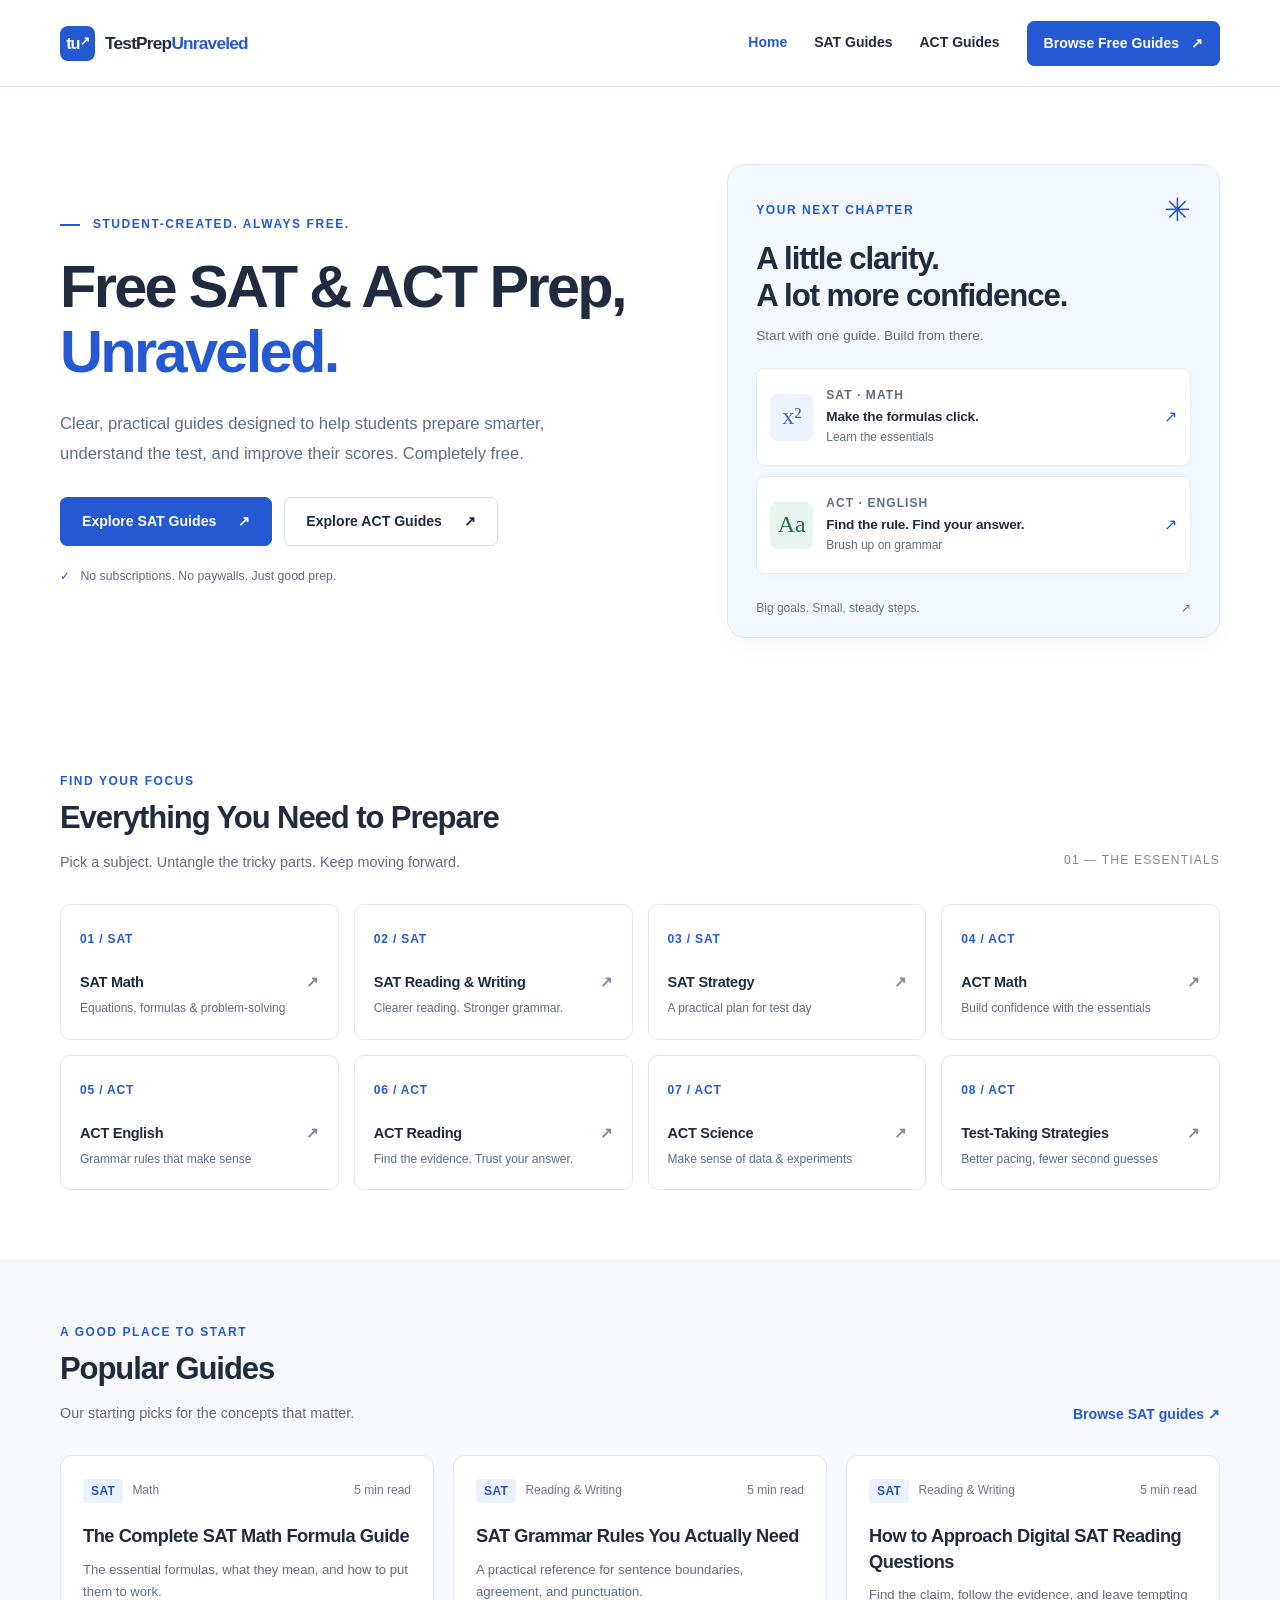
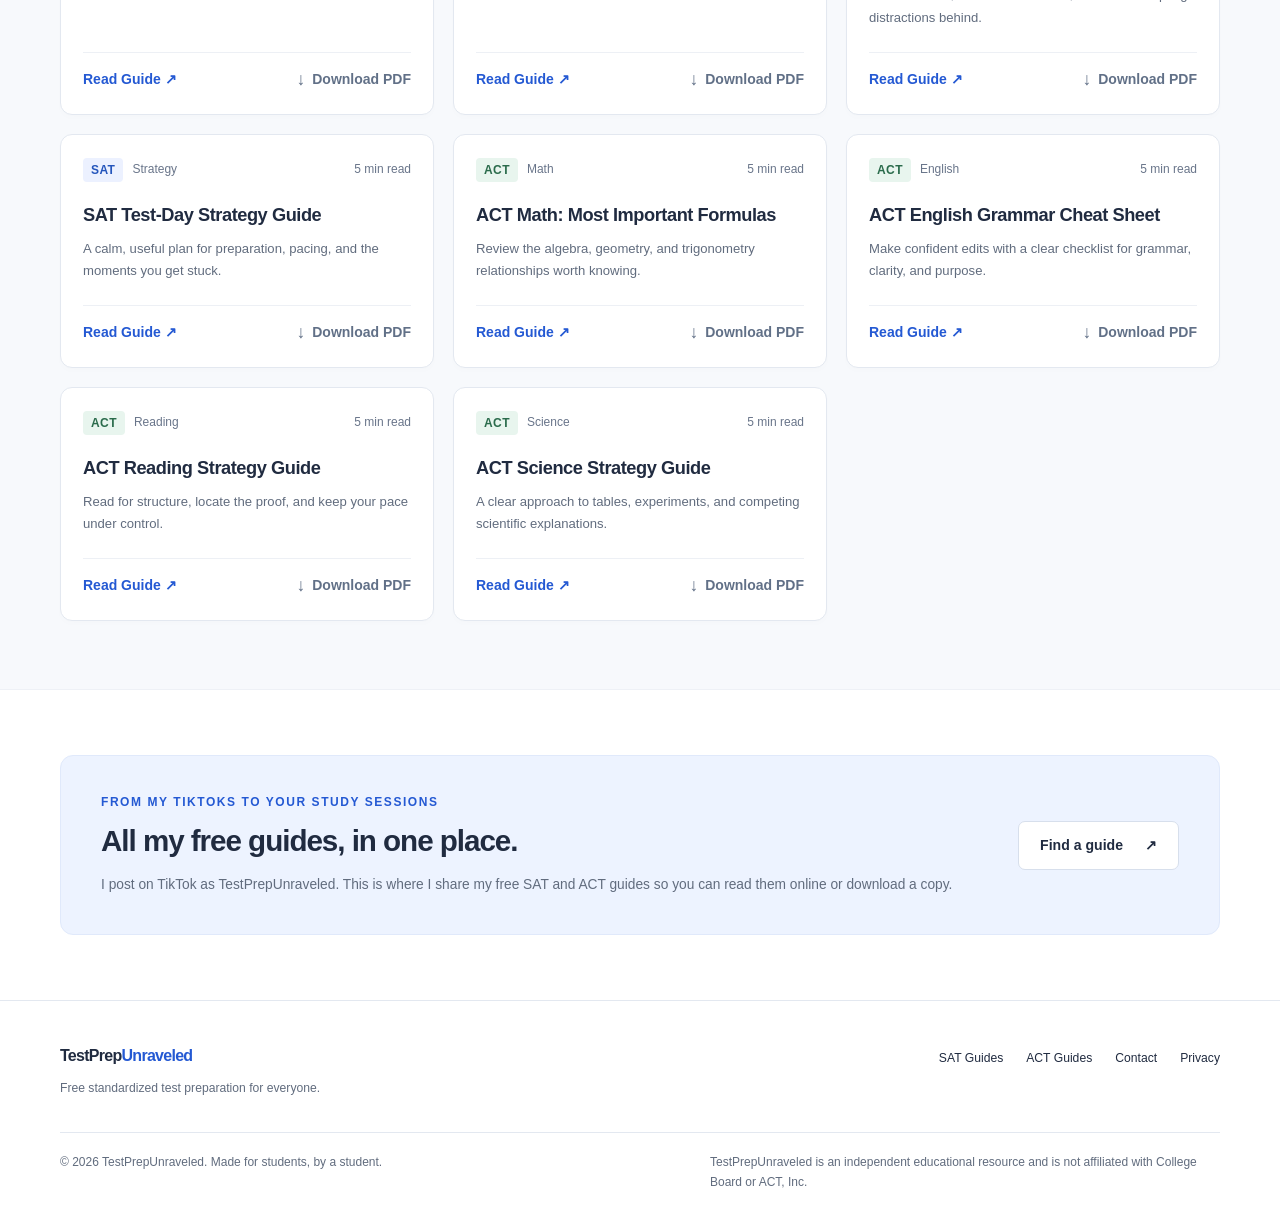
==== index.html @ a91d7aef "Add TestPrepUnraveled website" ====
<!doctype html>

<html lang="en">
<head>
<meta charset="utf-8">
<meta name="viewport" content="width=device-width, initial-scale=1"><title>Free SAT &amp; ACT Prep, Unraveled. | TestPrepUnraveled</title>

<meta name="description" content="Clear, practical, completely free SAT and ACT guides. Learn the essentials, practice with original examples, and prepare with confidence.">
<meta property="og:title" content="Free SAT &amp; ACT Prep, Unraveled. | TestPrepUnraveled">
<meta property="og:description" content="Clear, practical, completely free SAT and ACT guides. Learn the essentials, practice with original examples, and prepare with confidence.">
<meta property="og:type" content="website">
<meta property="og:site_name" content="TestPrepUnraveled">
<meta name="theme-color" content="#2459d3">
<link rel="icon" href="images/favicon.svg" type="image/svg+xml">
<link rel="stylesheet" href="css/styles.css">
<script defer src="js/main.js"></script>
<script defer src="js/analytics.js"></script>
</head>
<body><a class="skip-link" href="#main">Skip to content</a>
<header class="site-header">
<div class="container nav-wrap"><a class="brand" href="index.html" aria-label="TestPrepUnraveled home"><span class="brand-mark" aria-hidden="true">tu<span>↗</span></span><span>TestPrep<span class="brand-blue">Unraveled</span></span></a><button class="menu-toggle" aria-expanded="false" aria-controls="navigation" type="button">Menu <span aria-hidden="true">☰</span></button>
<nav id="navigation" aria-label="Main navigation"><a href="index.html" aria-current="page">Home</a><a href="sat-guides.html">SAT Guides</a><a href="act-guides.html">ACT Guides</a><a class="button small" href="index.html#popular-guides">Browse Free Guides <span aria-hidden="true">↗</span></a>
</nav>
</div>
</header>
<main id="main">

<section class="hero container">
<div class="hero-copy">
<div class="eyebrow"><span class="tiny-line"></span> STUDENT-CREATED. ALWAYS FREE.
</div>
<h1>Free SAT &amp; ACT Prep,<br><span class="blue-text">Unraveled.</span>
</h1>
<p class="hero-description">Clear, practical guides designed to help students prepare smarter, understand the test, and improve their scores. Completely free.
</p>
<div class="hero-actions"><a class="button" href="sat-guides.html">Explore SAT Guides <span aria-hidden="true">↗</span></a><a class="button secondary" href="act-guides.html">Explore ACT Guides <span aria-hidden="true">↗</span></a>
</div>
<p class="hero-note"><span aria-hidden="true">✓</span> No subscriptions. No paywalls. Just good prep.
</p>
</div>
<aside class="start-panel" aria-label="Suggested starting guides">
<div class="panel-top"><span class="eyebrow">YOUR NEXT CHAPTER</span><span class="mini-mark" aria-hidden="true">✳</span>
</div>
<h2>A little clarity.<br>A lot more confidence.
</h2>
<p>Start with one guide. Build from there.
</p><a class="feature-guide" href="guides/sat-math-formulas.html"><span class="subject-icon" aria-hidden="true">x²</span><span><small>SAT · MATH</small><strong>Make the formulas click.</strong><span>Learn the essentials</span></span><span aria-hidden="true">↗</span></a><a class="feature-guide" href="guides/act-english-grammar.html"><span class="subject-icon mint" aria-hidden="true">Aa</span><span><small>ACT · ENGLISH</small><strong>Find the rule. Find your answer.</strong><span>Brush up on grammar</span></span><span aria-hidden="true">↗</span></a>
<div class="panel-bottom"><span>Big goals. Small, steady steps.</span><span aria-hidden="true">↗</span>
</div>
</aside>
</section>

<section class="section container">
<div class="section-heading">
<div>
<div class="eyebrow">FIND YOUR FOCUS
</div>
<h2>Everything You Need to Prepare
</h2>
<p>Pick a subject. Untangle the tricky parts. Keep moving forward.
</p>
</div><span class="section-index" aria-hidden="true">01 — THE ESSENTIALS</span>
</div>
<div class="category-grid"><a class="category-card" href="sat-guides.html?category=Math"><span class="category-number">01 / SAT</span>
<h3>SAT Math<span aria-hidden="true">↗</span>
</h3>
<p>Equations, formulas & problem-solving
</p></a><a class="category-card" href="sat-guides.html?category=Reading%20%26%20Writing"><span class="category-number">02 / SAT</span>
<h3>SAT Reading & Writing<span aria-hidden="true">↗</span>
</h3>
<p>Clearer reading. Stronger grammar.
</p></a><a class="category-card" href="sat-guides.html?category=Strategy"><span class="category-number">03 / SAT</span>
<h3>SAT Strategy<span aria-hidden="true">↗</span>
</h3>
<p>A practical plan for test day
</p></a><a class="category-card" href="act-guides.html?category=Math"><span class="category-number">04 / ACT</span>
<h3>ACT Math<span aria-hidden="true">↗</span>
</h3>
<p>Build confidence with the essentials
</p></a><a class="category-card" href="act-guides.html?category=English"><span class="category-number">05 / ACT</span>
<h3>ACT English<span aria-hidden="true">↗</span>
</h3>
<p>Grammar rules that make sense
</p></a><a class="category-card" href="act-guides.html?category=Reading"><span class="category-number">06 / ACT</span>
<h3>ACT Reading<span aria-hidden="true">↗</span>
</h3>
<p>Find the evidence. Trust your answer.
</p></a><a class="category-card" href="act-guides.html?category=Science"><span class="category-number">07 / ACT</span>
<h3>ACT Science<span aria-hidden="true">↗</span>
</h3>
<p>Make sense of data & experiments
</p></a><a class="category-card" href="act-guides.html?category=Strategy"><span class="category-number">08 / ACT</span>
<h3>Test-Taking Strategies<span aria-hidden="true">↗</span>
</h3>
<p>Better pacing, fewer second guesses
</p></a>
</div>
</section>

<section class="popular-section" id="popular-guides">
<div class="container">
<div class="section-heading">
<div>
<div class="eyebrow">A GOOD PLACE TO START
</div>
<h2>Popular Guides
</h2>
<p>Our starting picks for the concepts that matter.
</p>
</div><a class="text-link" href="sat-guides.html">Browse SAT guides <span aria-hidden="true">↗</span></a>
</div>
<!-- ADD NEW GUIDES: copy a guide-card below and update its text, page link, PDF link, and tracking attributes. --> 
<div class="guide-grid">
<article class="guide-card" data-category="Math" data-search="the complete sat math formula guide the essential formulas, what they mean, and how to put them to work. math">
<div class="card-meta"><span class="badge sat">SAT</span><span>Math</span><span class="read-time">5 min read</span>
</div>
<h3><a href="guides/sat-math-formulas.html">The Complete SAT Math Formula Guide</a>
</h3>
<p>The essential formulas, what they mean, and how to put them to work.
</p>
<div class="card-actions"><a class="read-link" href="guides/sat-math-formulas.html">Read Guide <span aria-hidden="true">↗</span></a><a class="pdf-link" href="pdfs/sat-math-formulas.pdf" download data-guide-name="The Complete SAT Math Formula Guide" data-test-type="SAT" data-category="Math"><span aria-hidden="true">↓</span> Download PDF</a>
</div>
</article>
<article class="guide-card" data-category="Reading &amp; Writing" data-search="sat grammar rules you actually need a practical reference for sentence boundaries, agreement, and punctuation. reading &amp; writing">
<div class="card-meta"><span class="badge sat">SAT</span><span>Reading & Writing</span><span class="read-time">5 min read</span>
</div>
<h3><a href="guides/sat-grammar-rules.html">SAT Grammar Rules You Actually Need</a>
</h3>
<p>A practical reference for sentence boundaries, agreement, and punctuation.
</p>
<div class="card-actions"><a class="read-link" href="guides/sat-grammar-rules.html">Read Guide <span aria-hidden="true">↗</span></a><a class="pdf-link" href="pdfs/sat-grammar-rules.pdf" download data-guide-name="SAT Grammar Rules You Actually Need" data-test-type="SAT" data-category="Reading &amp; Writing"><span aria-hidden="true">↓</span> Download PDF</a>
</div>
</article>
<article class="guide-card" data-category="Reading &amp; Writing" data-search="how to approach digital sat reading questions find the claim, follow the evidence, and leave tempting distractions behind. reading &amp; writing">
<div class="card-meta"><span class="badge sat">SAT</span><span>Reading & Writing</span><span class="read-time">5 min read</span>
</div>
<h3><a href="guides/sat-reading-strategies.html">How to Approach Digital SAT Reading Questions</a>
</h3>
<p>Find the claim, follow the evidence, and leave tempting distractions behind.
</p>
<div class="card-actions"><a class="read-link" href="guides/sat-reading-strategies.html">Read Guide <span aria-hidden="true">↗</span></a><a class="pdf-link" href="pdfs/sat-reading-strategies.pdf" download data-guide-name="How to Approach Digital SAT Reading Questions" data-test-type="SAT" data-category="Reading &amp; Writing"><span aria-hidden="true">↓</span> Download PDF</a>
</div>
</article>
<article class="guide-card" data-category="Strategy" data-search="sat test-day strategy guide a calm, useful plan for preparation, pacing, and the moments you get stuck. strategy">
<div class="card-meta"><span class="badge sat">SAT</span><span>Strategy</span><span class="read-time">5 min read</span>
</div>
<h3><a href="guides/sat-test-day-strategy.html">SAT Test-Day Strategy Guide</a>
</h3>
<p>A calm, useful plan for preparation, pacing, and the moments you get stuck.
</p>
<div class="card-actions"><a class="read-link" href="guides/sat-test-day-strategy.html">Read Guide <span aria-hidden="true">↗</span></a><a class="pdf-link" href="pdfs/sat-test-day-strategy.pdf" download data-guide-name="SAT Test-Day Strategy Guide" data-test-type="SAT" data-category="Strategy"><span aria-hidden="true">↓</span> Download PDF</a>
</div>
</article>
<article class="guide-card" data-category="Math" data-search="act math: most important formulas review the algebra, geometry, and trigonometry relationships worth knowing. math">
<div class="card-meta"><span class="badge act">ACT</span><span>Math</span><span class="read-time">5 min read</span>
</div>
<h3><a href="guides/act-math-formulas.html">ACT Math: Most Important Formulas</a>
</h3>
<p>Review the algebra, geometry, and trigonometry relationships worth knowing.
</p>
<div class="card-actions"><a class="read-link" href="guides/act-math-formulas.html">Read Guide <span aria-hidden="true">↗</span></a><a class="pdf-link" href="pdfs/act-math-formulas.pdf" download data-guide-name="ACT Math: Most Important Formulas" data-test-type="ACT" data-category="Math"><span aria-hidden="true">↓</span> Download PDF</a>
</div>
</article>
<article class="guide-card" data-category="English" data-search="act english grammar cheat sheet make confident edits with a clear checklist for grammar, clarity, and purpose. english">
<div class="card-meta"><span class="badge act">ACT</span><span>English</span><span class="read-time">5 min read</span>
</div>
<h3><a href="guides/act-english-grammar.html">ACT English Grammar Cheat Sheet</a>
</h3>
<p>Make confident edits with a clear checklist for grammar, clarity, and purpose.
</p>
<div class="card-actions"><a class="read-link" href="guides/act-english-grammar.html">Read Guide <span aria-hidden="true">↗</span></a><a class="pdf-link" href="pdfs/act-english-grammar.pdf" download data-guide-name="ACT English Grammar Cheat Sheet" data-test-type="ACT" data-category="English"><span aria-hidden="true">↓</span> Download PDF</a>
</div>
</article>
<article class="guide-card" data-category="Reading" data-search="act reading strategy guide read for structure, locate the proof, and keep your pace under control. reading">
<div class="card-meta"><span class="badge act">ACT</span><span>Reading</span><span class="read-time">5 min read</span>
</div>
<h3><a href="guides/act-reading-strategy.html">ACT Reading Strategy Guide</a>
</h3>
<p>Read for structure, locate the proof, and keep your pace under control.
</p>
<div class="card-actions"><a class="read-link" href="guides/act-reading-strategy.html">Read Guide <span aria-hidden="true">↗</span></a><a class="pdf-link" href="pdfs/act-reading-strategy.pdf" download data-guide-name="ACT Reading Strategy Guide" data-test-type="ACT" data-category="Reading"><span aria-hidden="true">↓</span> Download PDF</a>
</div>
</article>
<article class="guide-card" data-category="Science" data-search="act science strategy guide a clear approach to tables, experiments, and competing scientific explanations. science">
<div class="card-meta"><span class="badge act">ACT</span><span>Science</span><span class="read-time">5 min read</span>
</div>
<h3><a href="guides/act-science-strategy.html">ACT Science Strategy Guide</a>
</h3>
<p>A clear approach to tables, experiments, and competing scientific explanations.
</p>
<div class="card-actions"><a class="read-link" href="guides/act-science-strategy.html">Read Guide <span aria-hidden="true">↗</span></a><a class="pdf-link" href="pdfs/act-science-strategy.pdf" download data-guide-name="ACT Science Strategy Guide" data-test-type="ACT" data-category="Science"><span aria-hidden="true">↓</span> Download PDF</a>
</div>
</article>
</div>
</div>
</section>

<section class="container mission-banner">
<div>
<div class="eyebrow">FROM MY TIKTOKS TO YOUR STUDY SESSIONS</div>
<h2>All my free guides, in one place.</h2>
<p>I post on TikTok as TestPrepUnraveled. This is where I share my free SAT and ACT guides so you can read them online or download a copy.</p>
</div>
<a class="button secondary" href="#popular-guides">Find a guide <span aria-hidden="true">↗</span></a>
</section>
</main>
<footer class="site-footer">
<div class="container">
<div class="footer-top">
<div><a class="brand" href="index.html">TestPrep<span class="brand-blue">Unraveled</span></a>
<p>Free standardized test preparation for everyone.
</p>
</div>
<nav aria-label="Footer navigation"><a href="sat-guides.html">SAT Guides</a><a href="act-guides.html">ACT Guides</a><a href="contact.html">Contact</a><a href="privacy.html">Privacy</a>
</nav>
</div>
<div class="footer-bottom">
<p>© 2026 TestPrepUnraveled. Made for students, by a student.
</p>
<p>TestPrepUnraveled is an independent educational resource and is not affiliated with College Board or ACT, Inc.
</p>
</div>
</div>
</footer>
</body>
</html>
---- css/styles.css ----
/* EDIT THE THEME HERE. Reusable styles for every page. */
:root {
  --blue:#2459d3;
  --blue-dark:#1646b0;
  --ink:#202b40;
  --muted:#616c7e;
  --line:#e3e8f0;
  --pale:#f3f7ff;
  --mint:#e8f5ee;
  --radius:14px;
  --width:1160px;
}
* {
  box-sizing:border-box;
}
html {
  scroll-behavior:smooth;
  scroll-padding-top:105px;
}
body {
  margin:0;
  background:#fff;
  color:var(--ink);
  font-family:Inter,-apple-system,BlinkMacSystemFont,"Segoe UI",Arial,sans-serif;
  font-size:16px;
  line-height:1.65;
  -webkit-font-smoothing:antialiased;
}
a {
  color:inherit;
  text-decoration:none;
}
button,input {
  font:inherit;
}
button,a {
  -webkit-tap-highlight-color:transparent;
}
button {
  cursor:pointer;
}
a:focus-visible,button:focus-visible,input:focus-visible,summary:focus-visible,[tabindex]:focus-visible {
  outline:3px solid #3269e7;
  outline-offset:5px;
}
a:hover {
  color:var(--blue);
}
img {
  display:block;
  max-width:100%;
  height:auto;
}
[hidden] {
  display:none!important;
}
h1,h2,h3,p {
  margin-top:0;
}
h1,h2,h3 {
  line-height:1.17;
  letter-spacing:-.035em;
}
h1 {
  font-size:clamp(2.7rem,5vw,4.15rem);
  font-weight:760;
  margin-bottom:24px;
}
h2 {
  font-size:2.1rem;
  font-weight:720;
  margin-bottom:15px;
}
h3 {
  font-size:1.2rem;
}
p {
  color:var(--muted);
}
.container {
  width:min(var(--width),calc(100% - 72px));
  margin-inline:auto;
}
.blue-text,.brand-blue {
  color:var(--blue);
}
.eyebrow {
  font-size:.75rem;
  font-weight:750;
  letter-spacing:.13em;
  color:var(--blue);
  line-height:1.5;
}
.tiny-line {
  display:inline-block;
  width:20px;
  height:2px;
  background:var(--blue);
  vertical-align:middle;
  margin-right:8px;
}
.button {
  background:var(--blue);
  color:white;
  display:inline-flex;
  align-items:center;
  justify-content:center;
  gap:22px;
  padding:13px 21px;
  border:1px solid var(--blue);
  border-radius:7px;
  font-size:.88rem;
  font-weight:650;
  line-height:1.5;
  transition:background .15s,transform .15s;
}
.button:hover {
  background:var(--blue-dark);
  color:#fff;
  transform:translateY(-1px);
}
.button.secondary {
  color:var(--ink);
  background:#fff;
  border-color:#d7dfec;
}
.button.secondary:hover {
  background:var(--pale);
  border-color:var(--blue);
  color:var(--blue);
}
.button.small {
  font-size:.8rem;
  padding:11px 16px;
  gap:12px;
}
.text-link,.read-link {
  font-size:.88rem;
  color:var(--blue);
  font-weight:650;
}
.text-link:hover,.read-link:hover {
  text-decoration:underline;
}
.site-header {
  border-bottom:1px solid var(--line);
  background:rgba(255,255,255,.97);
  position:sticky;
  top:0;
  z-index:20;
}
.nav-wrap {
  display:flex;
  align-items:center;
  justify-content:space-between;
  min-height:86px;
  gap:20px;
}
.brand {
  display:inline-flex;
  align-items:center;
  gap:0;
  font-size:1.08rem;
  font-weight:750;
  letter-spacing:-.045em;
  white-space:nowrap;
}
.brand-mark {
  width:35px;
  height:35px;
  background:var(--blue);
  color:white;
  display:inline-flex;
  align-items:center;
  justify-content:center;
  border-radius:8px;
  font-size:1.02rem;
  margin-right:10px;
  letter-spacing:-.08em;
}
.brand-mark span {
  font-size:.75rem;
  margin-left:1px;
  align-self:flex-start;
  margin-top:6px;
}
#navigation {
  display:flex;
  align-items:center;
  gap:27px;
}
#navigation>a:not(.button) {
  font-size:.83rem;
  font-weight:550;
  padding-block:29px;
}
#navigation>a[aria-current] {
  color:var(--blue);
}
.menu-toggle {
  display:none;
}
.skip-link {
  position:fixed;
  top:-100px;
  left:20px;
  padding:12px 20px;
  background:var(--blue);
  color:white;
  z-index:99;
}
.skip-link:focus {
  top:10px;
}
.hero {
  display:grid;
  grid-template-columns:1.2fr 1fr;
  gap:76px;
  align-items:center;
  padding-top:77px;
  padding-bottom:64px;
}
.hero .eyebrow {
  margin-bottom:22px;
}
.hero h1 {
  font-size:clamp(2.7rem,4.65vw,4rem);
  line-height:1.09;
  letter-spacing:-.045em;
}
.hero-description {
  max-width:535px;
  font-size:1.04rem;
  line-height:1.8;
  margin-bottom:28px;
}
.hero-actions {
  display:flex;
  flex-wrap:wrap;
  gap:12px;
}
.hero-note {
  font-size:.77rem;
  margin:20px 0 0;
}
.hero-note span {
  color:var(--blue);
  margin-right:7px;
}
.start-panel {
  background:var(--pale);
  border:1px solid #dfe8fa;
  border-radius:18px;
  padding:29px 28px 0;
  box-shadow:0 10px 25px #17397306;
}
.panel-top {
  display:flex;
  align-items:center;
  justify-content:space-between;
}
.panel-top .eyebrow {
  margin:0;
  font-size:.75rem;
}
.mini-mark {
  color:var(--blue);
  font-size:2rem;
  line-height:1;
}
.start-panel h2 {
  font-size:1.95rem;
  margin:15px 0 10px;
  line-height:1.18;
}
.start-panel>p {
  font-size:.85rem;
  margin-bottom:21px;
}
.feature-guide {
  display:flex;
  align-items:center;
  gap:13px;
  background:white;
  border:1px solid #e5eaf3;
  border-radius:9px;
  padding:17px 13px;
  margin-bottom:10px;
  box-shadow:0 3px 8px #213e6603;
}
.feature-guide:hover {
  border-color:#a5bce9;
}
.subject-icon {
  border-radius:8px;
  background:#edf2ff;
  color:#3f67b9;
  width:43px;
  height:47px;
  display:flex;
  align-items:center;
  justify-content:center;
  font-family:Georgia,serif;
  font-size:1.5rem;
  flex-shrink:0;
}
.subject-icon.mint {
  background:var(--mint);
  color:#277450;
}
.feature-guide>span:nth-child(2) {
  flex:1;
}
.feature-guide small {
  display:block;
  font-size:.75rem;
  font-weight:700;
  color:var(--muted);
  letter-spacing:.09em;
}
.feature-guide strong {
  font-size:.85rem;
  display:block;
  letter-spacing:-.015em;
}
.feature-guide>span:nth-child(2)>span {
  display:block;
  font-size:.75rem;
  color:var(--muted);
}
.feature-guide>span:last-child {
  color:var(--blue);
}
.panel-bottom {
  display:flex;
  justify-content:space-between;
  align-items:center;
  padding:15px 0 18px;
  font-size:.75rem;
  color:#667691;
}
.impact-section {
  border-top:1px solid var(--line);
  border-bottom:1px solid var(--line);
  padding:30px 0 18px;
}
.impact-grid {
  display:grid;
  grid-template-columns:repeat(4,1fr);
  text-align:center;
}
.impact-grid>div+div {
  border-left:1px solid var(--line);
}
.impact-grid strong {
  display:block;
  font-size:2.08rem;
  line-height:1.2;
  letter-spacing:-.04em;
  font-weight:720;
}
.impact-grid span {
  display:block;
  font-size:.76rem;
  color:var(--muted);
  margin-top:6px;
}
.sample-note {
  text-align:center;
  font-size:.75rem;
  color:#738095;
  margin:19px 0 0;
}
.section {
  padding-block:70px;
}
.section-heading {
  display:flex;
  justify-content:space-between;
  gap:24px;
  align-items:flex-end;
  margin-bottom:29px;
}
.section-heading .eyebrow {
  margin-bottom:10px;
}
.section-heading h2 {
  font-size:1.94rem;
}
.section-heading p {
  margin-bottom:0;
  font-size:.9rem;
}
.section-index {
  font-size:.75rem;
  letter-spacing:.1em;
  color:#7c8799;
  white-space:nowrap;
  padding-bottom:4px;
}
.category-grid {
  display:grid;
  grid-template-columns:repeat(4,1fr);
  gap:15px;
}
.category-card {
  border:1px solid var(--line);
  border-radius:10px;
  padding:20px 19px;
  transition:box-shadow .15s,border-color .15s;
}
.category-card:hover {
  box-shadow:0 5px 18px #2546780c;
  border-color:#b2c7f4;
}
.category-number {
  font-size:.75rem;
  font-weight:650;
  color:var(--blue);
  letter-spacing:.07em;
}
.category-card h3 {
  display:flex;
  justify-content:space-between;
  gap:10px;
  font-size:.91rem;
  letter-spacing:-.02em;
  margin:23px 0 8px;
}
.category-card h3 span {
  color:#7c8aa1;
}
.category-card p {
  font-size:.75rem;
  line-height:1.6;
  margin:0;
}
.popular-section {
  background:#f7f9fc;
  border-top:1px solid #eef1f6;
  border-bottom:1px solid #eef1f6;
  padding:62px 0 68px;
  scroll-margin-top:20px;
}
.guide-grid {
  display:grid;
  grid-template-columns:repeat(3,minmax(0,1fr));
  gap:19px;
}
.guide-card {
  display:flex;
  flex-direction:column;
  background:white;
  border:1px solid var(--line);
  border-radius:12px;
  padding:23px 22px;
  box-shadow:0 3px 6px #20365a03;
  min-width:0;
}
.card-meta {
  display:flex;
  align-items:center;
  gap:9px;
  font-size:.75rem;
  color:#69758a;
  flex-wrap:wrap;
}
.badge {
  display:inline-flex;
  font-size:.75rem;
  font-weight:750;
  line-height:1.5;
  letter-spacing:.035em;
  padding:3px 8px;
  border-radius:4px;
  background:#ecf1ff;
  color:#2556bc;
}
.badge.act {
  background:var(--mint);
  color:#2a6b4b;
}
.read-time {
  margin-left:auto;
  font-size:.75rem;
}
.guide-card h3 {
  font-size:1.14rem;
  line-height:1.4;
  letter-spacing:-.025em;
  margin:20px 0 10px;
}
.guide-card p {
  font-size:.82rem;
  line-height:1.7;
  margin-bottom:23px;
}
.card-actions {
  margin-top:auto;
  border-top:1px solid #edf0f5;
  padding-top:15px;
  display:flex;
  align-items:center;
  justify-content:space-between;
  gap:8px;
  flex-wrap:wrap;
}
.card-actions .read-link,.card-actions .pdf-link {
  font-size:.75rem;
}
.pdf-link {
  display:inline-flex;
  gap:7px;
  align-items:center;
  color:#617087;
  font-size:.85rem;
  font-weight:550;
}
.pdf-link:hover {
  color:var(--blue);
  text-decoration:underline;
}
.pdf-link>span {
  font-size:1.1rem;
  line-height:1;
}
.mission-banner {
  background:#edf3ff;
  border:1px solid #e0e9fb;
  border-radius:13px;
  margin-block:65px;
  padding:37px 40px;
  display:flex;
  gap:28px;
  justify-content:space-between;
  align-items:center;
}
.mission-banner .eyebrow {
  font-size:.75rem;
  margin-bottom:13px;
}
.mission-banner h2 {
  font-size:1.85rem;
}
.mission-banner p {
  font-size:.86rem;
  margin:0;
}
.mission-banner .button {
  flex-shrink:0;
}
.site-footer {
  padding:42px 0 23px;
  border-top:1px solid var(--line);
}
.footer-top {
  display:flex;
  justify-content:space-between;
  gap:25px;
}
.footer-top .brand {
  font-size:1rem;
}
.footer-top p {
  font-size:.76rem;
  margin-top:9px;
}
.footer-top nav {
  display:flex;
  gap:23px;
  font-size:.76rem;
  padding-top:5px;
}
.footer-bottom {
  border-top:1px solid var(--line);
  margin-top:22px;
  padding-top:20px;
  display:flex;
  justify-content:space-between;
  gap:30px;
}
.footer-bottom p {
  font-size:.75rem;
  margin:0;
  max-width:510px;
}
.page-intro {
  padding-top:65px;
  padding-bottom:43px;
}
.page-intro .eyebrow {
  margin-bottom:19px;
}
.page-intro h1 {
  font-size:3.3rem;
}
.page-intro p {
  font-size:1.04rem;
  line-height:1.8;
  margin:0;
}
.library-section {
  padding-bottom:80px;
}
.library-toolbar {
  border-top:1px solid var(--line);
  padding-top:28px;
  display:flex;
  align-items:center;
  justify-content:space-between;
  gap:25px;
}
.library-toolbar>div {
  width:min(530px,100%);
}
.search-label {
  font-size:.82rem;
  font-weight:650;
  display:block;
  margin-bottom:8px;
}
.search-wrap {
  position:relative;
}
.search-wrap>span {
  position:absolute;
  left:16px;
  top:7px;
  font-size:1.5rem;
  color:var(--muted);
}
input[type=search] {
  width:100%;
  padding:13px 15px 13px 45px;
  border:1px solid #ced7e6;
  border-radius:8px;
  background:#fff;
  color:var(--ink);
  font-size:.9rem;
  min-height:49px;
}
.library-free {
  font-size:.78rem;
  color:var(--blue);
  padding-top:26px;
}
.filters {
  display:flex;
  flex-wrap:wrap;
  gap:9px;
  margin-top:25px;
}
.filter-button {
  background:white;
  border:1px solid var(--line);
  padding:8px 16px;
  min-height:42px;
  border-radius:6px;
  color:var(--muted);
  font-size:.82rem;
}
.filter-button.active {
  background:var(--blue);
  border-color:var(--blue);
  color:#fff;
}
.filter-button:hover:not(.active) {
  background:var(--pale);
}
.result-count {
  font-size:.76rem;
  margin:24px 0 15px;
}
.empty-state {
  text-align:center;
  background:var(--pale);
  border-radius:12px;
  padding:55px 20px;
}
.empty-state h2 {
  font-size:1.7rem;
}
.breadcrumbs {
  display:flex;
  flex-wrap:wrap;
  gap:12px;
  font-size:.75rem;
  color:var(--muted);
  margin:33px 0;
}
.article-header {
  max-width:850px;
  padding:15px 0 40px;
}
.article-header h1 {
  font-size:3rem;
  margin:20px 0;
}
.article-description {
  font-size:1.13rem;
}
.author-row {
  display:flex;
  flex-wrap:wrap;
  gap:10px 22px;
  font-size:.75rem;
  color:var(--muted);
  margin-bottom:25px;
}
.article-header>.pdf-link,.article-download>.pdf-link {
  background:var(--blue);
  color:#fff;
  border-radius:7px;
  padding:11px 18px;
  font-size:.85rem;
}
.article-layout {
  display:grid;
  grid-template-columns:230px minmax(0,730px);
  gap:70px;
  border-top:1px solid var(--line);
  padding:43px 0 75px;
}
.toc {
  align-self:start;
  position:sticky;
  top:118px;
}
.toc nav {
  display:flex;
  flex-direction:column;
  gap:15px;
  margin-top:20px;
}
.toc nav a {
  font-size:.82rem;
  color:var(--muted);
  line-height:1.5;
}
.toc nav a:hover {
  color:var(--blue);
}
.toc-note {
  font-size:1.15rem;
  line-height:1.5;
  font-weight:600;
  margin-top:35px;
  border-top:1px solid var(--line);
  padding-top:24px;
}
.toc-note span {
  font-size:.76rem;
  font-weight:400;
  color:var(--muted);
}
.article-content {
  min-width:0;
}
.article-content section {
  margin-bottom:33px;
}
.article-content h2 {
  font-size:1.58rem;
  margin-bottom:15px;
  line-height:1.3;
}
.article-content p,.article-content li {
  font-size:1rem;
  line-height:1.9;
}
.article-content li {
  color:var(--muted);
  margin-bottom:8px;
}
.table-wrap {
  overflow:auto;
  margin:30px 0;
  border:1px solid var(--line);
  border-radius:10px;
}
table {
  width:100%;
  border-collapse:collapse;
  font-size:.85rem;
  text-align:left;
}
caption {
  text-align:left;
  padding:14px 17px;
  font-weight:700;
  background:var(--pale);
  font-size:1rem;
}
th,td {
  padding:12px 16px;
  vertical-align:top;
  border-top:1px solid var(--line);
  min-width:100px;
}
th {
  font-weight:650;
  font-size:.78rem;
  background:#fafbfd;
}
td {
  color:var(--muted);
}
.worked-example {
  padding:25px;
  background:var(--pale);
  border:1px solid #dee8fc;
  border-radius:11px;
}
.worked-example .eyebrow {
  display:block;
  margin-bottom:14px;
}
.worked-example p:last-child {
  margin-bottom:0;
}
.tip {
  border-left:3px solid var(--blue);
  padding:8px 0 8px 20px;
  margin:30px 0;
}
.tip p {
  margin:5px 0 0;
}
.practice-question {
  border-bottom:1px solid var(--line);
  padding:19px 0;
}
.practice-question h3 {
  font-size:1.02rem;
  line-height:1.6;
  letter-spacing:-.01em;
}
.practice-question summary {
  color:var(--blue);
  font-size:.85rem;
  font-weight:650;
  cursor:pointer;
  padding-block:7px;
}
.practice-question details p {
  padding:14px 17px;
  background:#f7f9fc;
  border-radius:7px;
  margin:10px 0 0;
}
.source-note {
  padding-top:22px;
}
.source-note h2 {
  font-size:1.1rem;
}
.source-note p {
  font-size:.85rem;
}
.source-note a,.prose-page p a {
  text-decoration:underline;
  color:var(--blue);
}
.article-download {
  border:1px solid var(--line);
  border-radius:12px;
  padding:27px;
  margin:38px 0;
  background:var(--pale);
}
.article-download p {
  font-size:.9rem;
}
.about-story {
  display:grid;
  grid-template-columns:1fr 2fr;
  gap:60px;
  border-top:1px solid var(--line);
  padding-top:50px;
  padding-bottom:45px;
}
.about-story p {
  line-height:1.9;
}
.founder-section {
  display:grid;
  grid-template-columns:280px 1fr;
  gap:65px;
  align-items:center;
  background:#f7f9fc;
  padding:40px;
  border-radius:13px;
  margin-bottom:60px;
}
.founder-section img {
  border-radius:11px;
}
.founder-section h2 {
  margin-top:13px;
}
.founder-section p {
  max-width:630px;
  font-size:.94rem;
}
.founder-role {
  color:var(--blue);
}
.prose-page {
  max-width:800px;
  padding-bottom:75px;
}
.prose-page h2 {
  font-size:1.5rem;
  margin-top:25px;
}
.prose-page p {
  line-height:1.9;
}
.privacy-actions {
  display:flex;
  flex-wrap:wrap;
  gap:12px;
}
.consent-banner {
  position:fixed;
  bottom:16px;
  left:50%;
  transform:translateX(-50%);
  width:min(940px,calc(100% - 32px));
  z-index:50;
  background:white;
  border:1px solid var(--line);
  box-shadow:0 7px 35px #172c3f30;
  border-radius:12px;
  padding:20px;
  display:flex;
  gap:15px;
  align-items:center;
}
.consent-banner>div {
  flex:1;
}
.consent-banner p {
  font-size:.8rem;
  margin:5px 0 0;
}
.consent-banner a {
  text-decoration:underline;
}
.consent-banner strong {
  font-size:.9rem;
}
@media(min-width:1500px) {
  .hero {
    padding-block:95px;
  }
  .hero h1 {
    font-size:4.25rem;
  }
}
@media(max-width:1100px) {
  #navigation {
    gap:17px;
  }
  .hero {
    gap:35px;
  }
  .brand {
    font-size:.96rem;
  }
  .guide-grid {
    grid-template-columns:repeat(2,minmax(0,1fr));
  }
  .category-grid {
    grid-template-columns:repeat(2,1fr);
  }
  .category-card h3 {
    font-size:1rem;
  }
  .category-card p {
    font-size:.85rem;
  }
  .card-meta {
    font-size:.75rem;
  }
  .read-time,.badge {
    font-size:.75rem;
  }
  .mission-banner {
    padding:30px;
  }
  .article-layout {
    gap:35px;
    grid-template-columns:200px minmax(0,1fr);
  }
}
@media(max-width:900px) {
  .container {
    width:calc(100% - 40px);
  }
  .nav-wrap {
    min-height:74px;
  }
  .brand {
    font-size:1.05rem;
  }
  .menu-toggle {
    display:flex;
    align-items:center;
    gap:12px;
    border:1px solid var(--line);
    border-radius:6px;
    background:white;
    color:var(--ink);
    padding:9px 12px;
    font-size:.8rem;
  }
  .menu-toggle span {
    font-size:1rem;
  }
  #navigation {
    display:none;
    position:absolute;
    top:74px;
    left:0;
    right:0;
    flex-direction:column;
    align-items:stretch;
    gap:0;
    padding:12px 20px 22px;
    background:white;
    border-bottom:1px solid var(--line);
    box-shadow:0 9px 10px #10244208;
  }
  #navigation.open {
    display:flex;
  }
  #navigation>a:not(.button) {
    padding:12px 5px;
    font-size:.95rem;
  }
  #navigation .button {
    margin-top:8px;
  }
  .hero {
    gap:30px;
    padding-top:49px;
  }
  .hero h1 {
    font-size:2.9rem;
  }
  .hero-description {
    font-size:.95rem;
  }
  .hero-actions .button {
    font-size:.8rem;
    padding:11px 14px;
    gap:10px;
  }
  .start-panel {
    padding:22px 18px 0;
  }
  .start-panel h2 {
    font-size:1.65rem;
  }
  .feature-guide {
    gap:9px;
    padding:13px 9px;
  }
  .feature-guide strong {
    font-size:.77rem;
  }
  .subject-icon {
    width:34px;
    height:41px;
  }
  .section-index {
    display:none;
  }
  .footer-top,.footer-bottom {
    flex-direction:column;
    gap:10px;
  }
  .footer-top nav {
    flex-wrap:wrap;
  }
  .mission-banner {
    align-items:flex-start;
    flex-direction:column;
  }
  .article-header h1 {
    font-size:2.6rem;
  }
  .article-layout {
    grid-template-columns:1fr;
  }
  .toc {
    position:static;
    border-bottom:1px solid var(--line);
    padding-bottom:25px;
  }
  .toc nav {
    display:grid;
    grid-template-columns:1fr 1fr;
  }
  .toc-note {
    display:none;
  }
  .about-story {
    grid-template-columns:1fr;
    gap:25px;
  }
  .founder-section {
    grid-template-columns:200px 1fr;
    gap:30px;
  }
  .consent-banner {
    flex-wrap:wrap;
  }
  .consent-banner>div {
    flex-basis:100%;
  }
}
@media(max-width:650px) {
  .hero {
    grid-template-columns:1fr;
    padding-block:41px;
    gap:32px;
  }
  .hero h1 {
    font-size:3.15rem;
  }
  .hero-description {
    font-size:1rem;
  }
  .hero .eyebrow {
    font-size:.75rem;
  }
  .hero-actions .button {
    font-size:.85rem;
    padding:12px 15px;
  }
  .hero-note {
    font-size:.75rem;
  }
  .start-panel {
    padding:24px 22px 0;
  }
  .start-panel h2 {
    font-size:1.9rem;
  }
  .feature-guide {
    padding:14px;
  }
  .feature-guide strong {
    font-size:.85rem;
  }
  .subject-icon {
    width:40px;
    height:46px;
  }
  .impact-grid {
    grid-template-columns:1fr 1fr;
    gap:25px 0;
  }
  .impact-grid>div:nth-child(3) {
    border-left:0;
  }
  .impact-grid strong {
    font-size:1.9rem;
  }
  .impact-grid span {
    font-size:.75rem;
  }
  .sample-note {
    font-size:.75rem;
    max-width:290px;
    margin-inline:auto;
  }
  .section {
    padding-block:43px;
  }
  .section-heading {
    align-items:flex-start;
    flex-direction:column;
    gap:16px;
    margin-bottom:23px;
  }
  .section-heading h2 {
    font-size:1.8rem;
  }
  .section-heading p {
    font-size:.88rem;
  }
  .category-grid {
    gap:11px;
  }
  .category-card {
    padding:17px 14px;
  }
  .category-card h3 {
    font-size:.94rem;
    line-height:1.35;
    margin-top:18px;
  }
  .category-card p {
    font-size:.77rem;
  }
  .category-number {
    font-size:.75rem;
  }
  .guide-grid {
    grid-template-columns:1fr;
  }
  .guide-card {
    padding:23px;
  }
  .guide-card h3 {
    font-size:1.2rem;
  }
  .guide-card p {
    font-size:.92rem;
  }
  .card-actions .read-link,.card-actions .pdf-link {
    font-size:.82rem;
  }
  .popular-section {
    padding-block:43px;
  }
  .mission-banner {
    margin-block:42px;
    padding:26px;
  }
  .mission-banner h2 {
    font-size:1.8rem;
  }
  .desktop-only {
    display:none;
  }
  .site-footer {
    padding-top:30px;
  }
  .footer-top nav {
    gap:17px;
    font-size:.8rem;
  }
  .footer-bottom p {
    font-size:.75rem;
  }
  .page-intro {
    padding-top:43px;
    padding-bottom:32px;
  }
  .page-intro h1 {
    font-size:2.8rem;
  }
  .page-intro p {
    font-size:1rem;
  }
  .library-toolbar {
    display:block;
  }
  .library-toolbar>div {
    width:100%;
  }
  .library-free {
    display:block;
    padding-top:14px;
  }
  .filters {
    gap:7px;
  }
  .filter-button {
    font-size:.78rem;
    padding:8px 11px;
  }
  .library-section {
    padding-bottom:45px;
  }
  .article-header {
    padding-bottom:28px;
  }
  .article-header h1 {
    font-size:2.35rem;
  }
  .article-description {
    font-size:1rem;
  }
  .author-row {
    font-size:.75rem;
  }
  .article-layout {
    padding-top:26px;
    gap:28px;
  }
  .toc nav {
    grid-template-columns:1fr;
    gap:10px;
  }
  .article-content h2 {
    font-size:1.45rem;
  }
  .worked-example {
    padding:20px;
  }
  .founder-section {
    grid-template-columns:1fr;
    padding:25px;
    gap:27px;
  }
  .founder-section img {
    width:200px;
  }
  .about-story {
    padding-top:30px;
  }
  .brand {
    font-size:.94rem;
  }
  .brand-mark {
    width:30px;
    height:32px;
    margin-right:8px;
  }
  .menu-toggle {
    padding:8px 10px;
  }
  .consent-banner {
    padding:16px;
  }
  .consent-banner .button {
    padding:10px 17px;
  }
}
@media(prefers-reduced-motion:reduce) {
  html {
    scroll-behavior:auto;
  }
  *,*::before,*::after {
    transition:none!important;
  }
}
@media print {
  .site-header,.site-footer,.toc,.pdf-link,.breadcrumbs,.consent-banner {
    display:none!important;
  }
  .container {
    width:100%;
  }
  .article-layout {
    display:block;
  }
  .article-content details>p {
    display:block!important;
  }
  .guide-card,section {
    break-inside:avoid;
  }
  a {
    color:inherit;
  }
  .article-header h1 {
    font-size:28pt;
  }
  body {
    font-size:11pt;
  }
}
/* Readable guide actions and navigation on every screen. */
.card-actions .read-link,.card-actions .pdf-link,#navigation>a:not(.button),.button.small {
  font-size:.875rem;
}
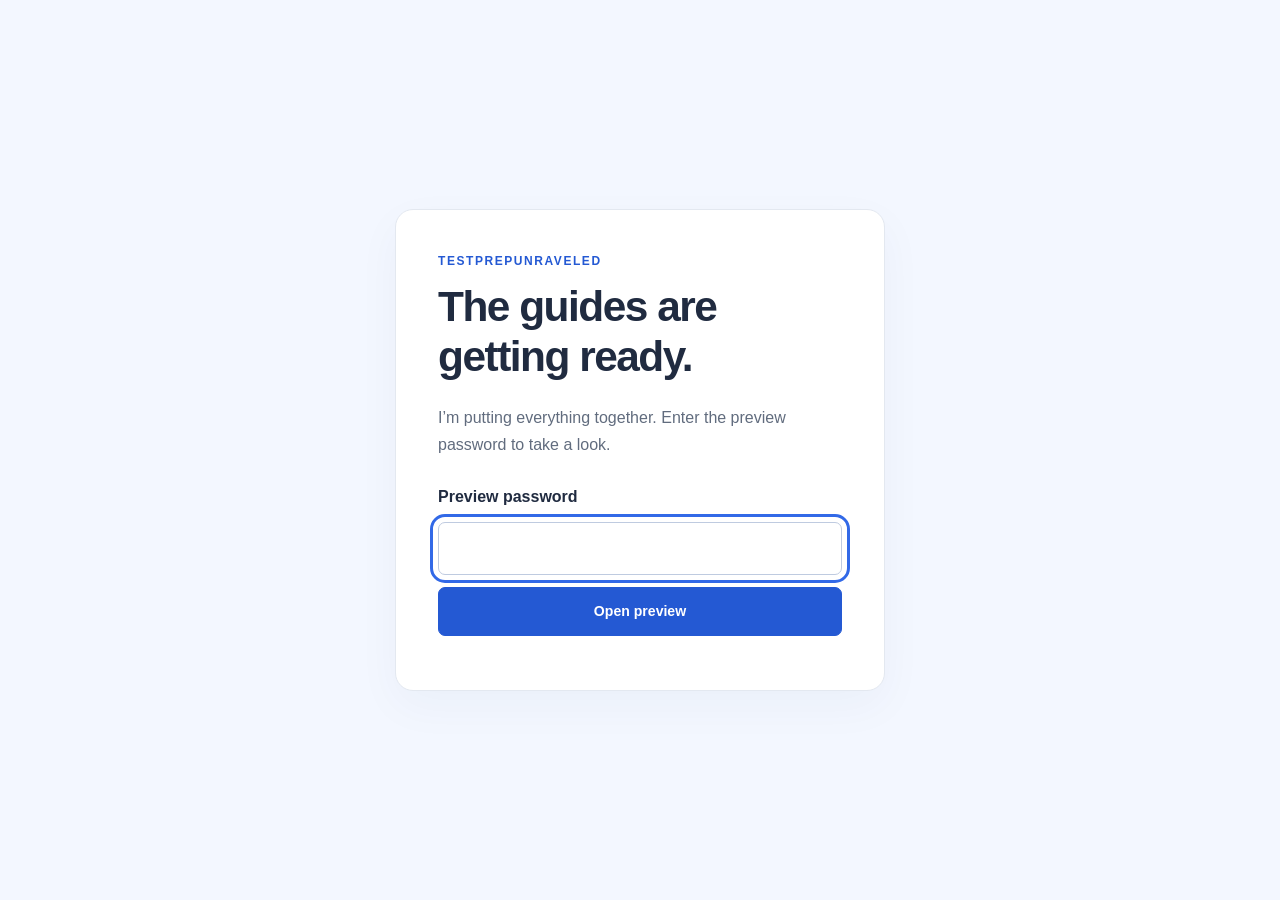
==== commit beaceb34: "Add temporary password screen for guide preparation" ====
--- a/index.html
+++ b/index.html
@@ -1,8 +1,15 @@
 <!doctype html>
 
-<html lang="en">
+<html lang="en" data-preview-locked>
 <head>
 <meta charset="utf-8">
+<!-- Hidden by default to prevent a flash of guide content before the preview check. -->
+<style>
+html[data-preview-locked] body > :not(.preview-gate):not(noscript):not(script) { display: none !important; }
+html:not([data-preview-locked]) .preview-gate { display: none !important; }
+</style>
+<script src="js/preview-gate.js"></script>
+
 <meta name="viewport" content="width=device-width, initial-scale=1"><title>Free SAT &amp; ACT Prep, Unraveled. | TestPrepUnraveled</title>
 
 <meta name="description" content="Clear, practical, completely free SAT and ACT guides. Learn the essentials, practice with original examples, and prepare with confidence.">
@@ -16,7 +23,7 @@
 <script defer src="js/main.js"></script>
 <script defer src="js/analytics.js"></script>
 </head>
-<body><a class="skip-link" href="#main">Skip to content</a>
+<body><noscript><p>This preview needs JavaScript enabled to enter the password.</p></noscript><a class="skip-link" href="#main">Skip to content</a>
 <header class="site-header">
 <div class="container nav-wrap"><a class="brand" href="index.html" aria-label="TestPrepUnraveled home"><span class="brand-mark" aria-hidden="true">tu<span>↗</span></span><span>TestPrep<span class="brand-blue">Unraveled</span></span></a><button class="menu-toggle" aria-expanded="false" aria-controls="navigation" type="button">Menu <span aria-hidden="true">☰</span></button>
 <nav id="navigation" aria-label="Main navigation"><a href="index.html" aria-current="page">Home</a><a href="sat-guides.html">SAT Guides</a><a href="act-guides.html">ACT Guides</a><a class="button small" href="index.html#popular-guides">Browse Free Guides <span aria-hidden="true">↗</span></a>
--- a/css/styles.css
+++ b/css/styles.css
@@ -1370,3 +1370,36 @@
 .card-actions .read-link,.card-actions .pdf-link,#navigation>a:not(.button),.button.small {
   font-size:.875rem;
 }
+
+/* Temporary preview gate */
+.preview-gate {
+  min-height: 100vh;
+  min-height: 100dvh;
+  display: grid;
+  place-items: center;
+  padding: 32px 20px;
+  background: var(--pale);
+}
+.preview-card {
+  width: min(100%, 490px);
+  padding: clamp(24px, 5vw, 42px);
+  background: white;
+  border: 1px solid var(--line);
+  border-radius: 18px;
+  box-shadow: 0 15px 45px #20365a0a;
+}
+.preview-card h1 { font-size: clamp(2rem, 6vw, 2.65rem); }
+.preview-form { display: grid; gap: 12px; margin-top: 26px; }
+.preview-form label { font-weight: 650; }
+.preview-form input {
+  width: 100%; min-width: 0; padding: 12px 14px;
+  font: inherit; border: 1px solid #bfcbe0; border-radius: 7px;
+}
+.preview-form .button:disabled { opacity: .65; cursor: wait; }
+.preview-error { color: #a32232; font-size: .9rem; margin: 0; }
+.preview-lock-button {
+  position: fixed; bottom: 16px; right: 16px; z-index: 30;
+  padding: 9px 15px; border: 1px solid var(--line); border-radius: 8px;
+  background: white; color: var(--blue); font-size: .875rem;
+  box-shadow: 0 3px 12px #20365a15;
+}
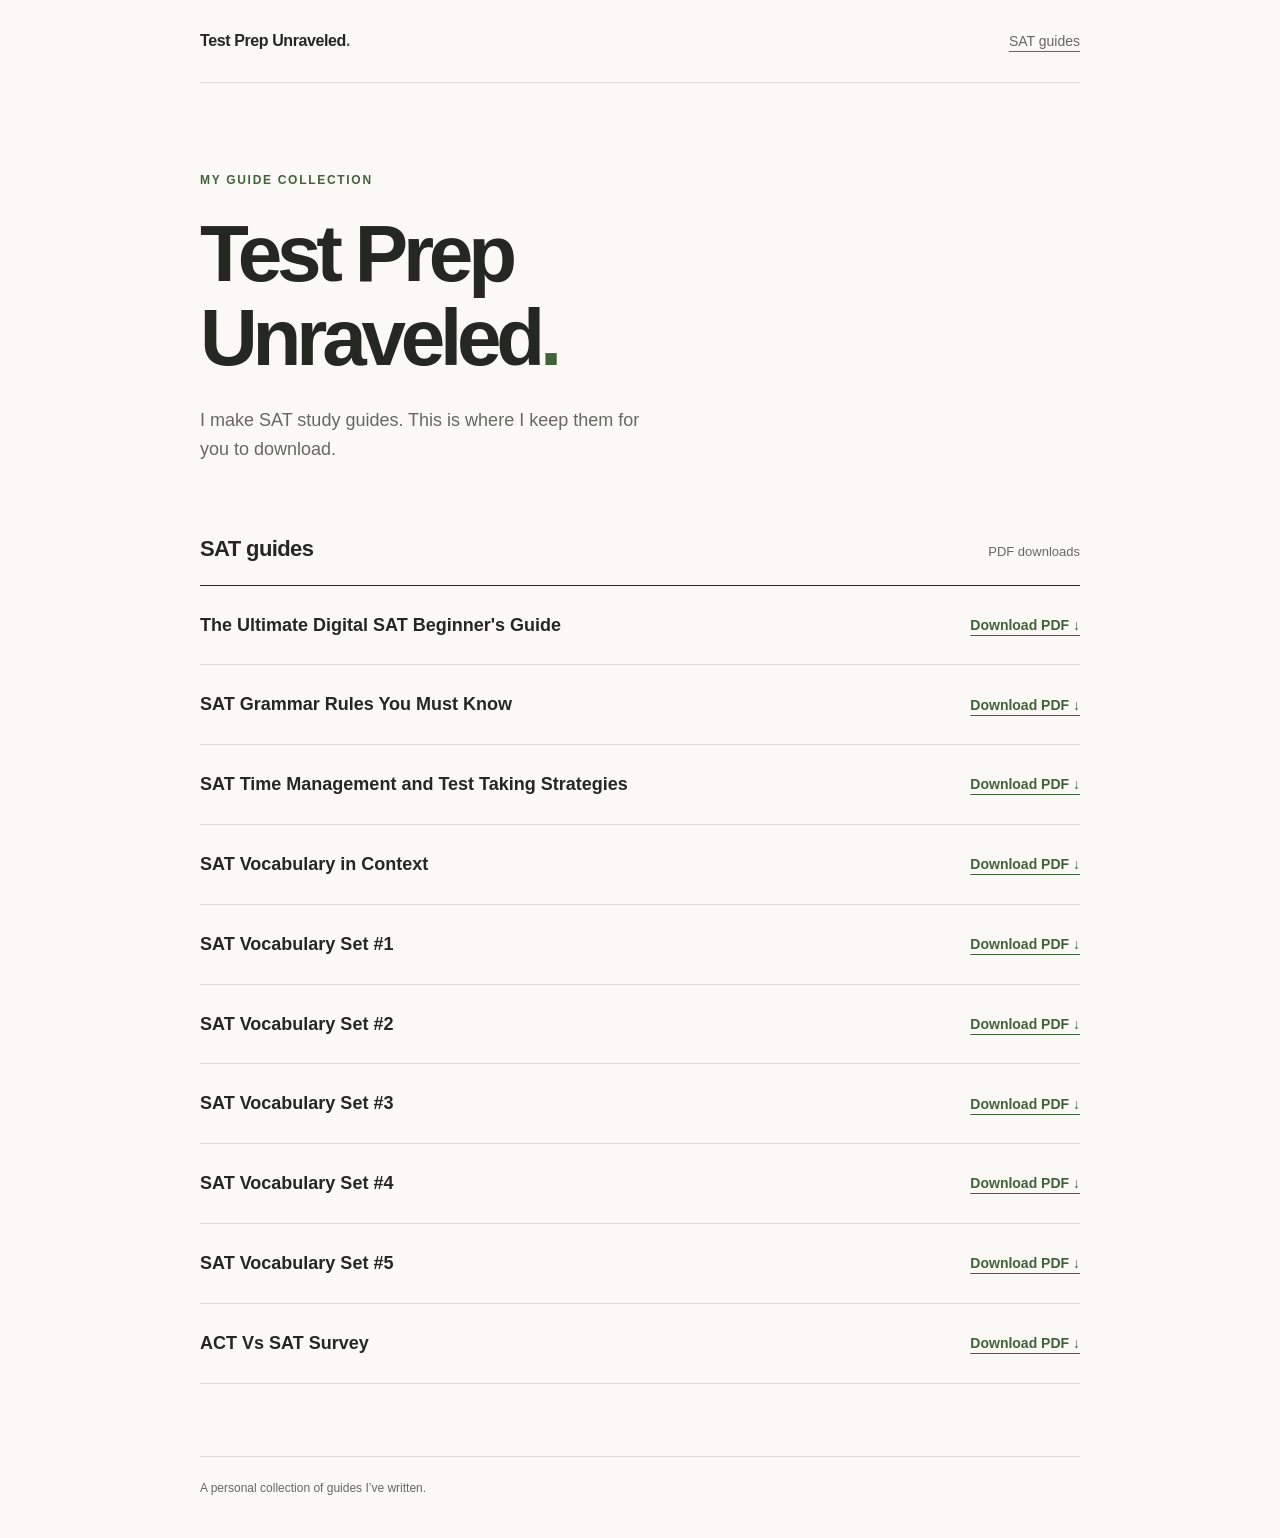
==== commit c4cedd5f: "Simplify site to one page with ten anonymized guide PDFs" ====
--- a/index.html
+++ b/index.html
@@ -1,233 +1,78 @@
 <!doctype html>
-
-<html lang="en" data-preview-locked>
+<html lang="en">
 <head>
-<meta charset="utf-8">
-<!-- Hidden by default to prevent a flash of guide content before the preview check. -->
-<style>
-html[data-preview-locked] body > :not(.preview-gate):not(noscript):not(script) { display: none !important; }
-html:not([data-preview-locked]) .preview-gate { display: none !important; }
-</style>
-<script src="js/preview-gate.js"></script>
-
-<meta name="viewport" content="width=device-width, initial-scale=1"><title>Free SAT &amp; ACT Prep, Unraveled. | TestPrepUnraveled</title>
-
-<meta name="description" content="Clear, practical, completely free SAT and ACT guides. Learn the essentials, practice with original examples, and prepare with confidence.">
-<meta property="og:title" content="Free SAT &amp; ACT Prep, Unraveled. | TestPrepUnraveled">
-<meta property="og:description" content="Clear, practical, completely free SAT and ACT guides. Learn the essentials, practice with original examples, and prepare with confidence.">
-<meta property="og:type" content="website">
-<meta property="og:site_name" content="TestPrepUnraveled">
-<meta name="theme-color" content="#2459d3">
-<link rel="icon" href="images/favicon.svg" type="image/svg+xml">
-<link rel="stylesheet" href="css/styles.css">
-<script defer src="js/main.js"></script>
-<script defer src="js/analytics.js"></script>
+  <meta charset="utf-8">
+  <meta name="viewport" content="width=device-width, initial-scale=1">
+  <title>Test Prep Unraveled — SAT Guides</title>
+  <meta name="description" content="My personal collection of SAT study guides, available to download as PDFs.">
+  <meta property="og:title" content="Test Prep Unraveled — SAT Guides">
+  <meta property="og:description" content="My personal collection of SAT study guides, available to download as PDFs.">
+  <meta property="og:type" content="website">
+  <meta name="theme-color" content="#faf9f6">
+  <link rel="icon" href="images/favicon.svg" type="image/svg+xml">
+  <link rel="stylesheet" href="css/styles.css">
 </head>
-<body><noscript><p>This preview needs JavaScript enabled to enter the password.</p></noscript><a class="skip-link" href="#main">Skip to content</a>
-<header class="site-header">
-<div class="container nav-wrap"><a class="brand" href="index.html" aria-label="TestPrepUnraveled home"><span class="brand-mark" aria-hidden="true">tu<span>↗</span></span><span>TestPrep<span class="brand-blue">Unraveled</span></span></a><button class="menu-toggle" aria-expanded="false" aria-controls="navigation" type="button">Menu <span aria-hidden="true">☰</span></button>
-<nav id="navigation" aria-label="Main navigation"><a href="index.html" aria-current="page">Home</a><a href="sat-guides.html">SAT Guides</a><a href="act-guides.html">ACT Guides</a><a class="button small" href="index.html#popular-guides">Browse Free Guides <span aria-hidden="true">↗</span></a>
-</nav>
-</div>
-</header>
-<main id="main">
-
-<section class="hero container">
-<div class="hero-copy">
-<div class="eyebrow"><span class="tiny-line"></span> STUDENT-CREATED. ALWAYS FREE.
-</div>
-<h1>Free SAT &amp; ACT Prep,<br><span class="blue-text">Unraveled.</span>
-</h1>
-<p class="hero-description">Clear, practical guides designed to help students prepare smarter, understand the test, and improve their scores. Completely free.
-</p>
-<div class="hero-actions"><a class="button" href="sat-guides.html">Explore SAT Guides <span aria-hidden="true">↗</span></a><a class="button secondary" href="act-guides.html">Explore ACT Guides <span aria-hidden="true">↗</span></a>
-</div>
-<p class="hero-note"><span aria-hidden="true">✓</span> No subscriptions. No paywalls. Just good prep.
-</p>
-</div>
-<aside class="start-panel" aria-label="Suggested starting guides">
-<div class="panel-top"><span class="eyebrow">YOUR NEXT CHAPTER</span><span class="mini-mark" aria-hidden="true">✳</span>
-</div>
-<h2>A little clarity.<br>A lot more confidence.
-</h2>
-<p>Start with one guide. Build from there.
-</p><a class="feature-guide" href="guides/sat-math-formulas.html"><span class="subject-icon" aria-hidden="true">x²</span><span><small>SAT · MATH</small><strong>Make the formulas click.</strong><span>Learn the essentials</span></span><span aria-hidden="true">↗</span></a><a class="feature-guide" href="guides/act-english-grammar.html"><span class="subject-icon mint" aria-hidden="true">Aa</span><span><small>ACT · ENGLISH</small><strong>Find the rule. Find your answer.</strong><span>Brush up on grammar</span></span><span aria-hidden="true">↗</span></a>
-<div class="panel-bottom"><span>Big goals. Small, steady steps.</span><span aria-hidden="true">↗</span>
-</div>
-</aside>
-</section>
-
-<section class="section container">
-<div class="section-heading">
-<div>
-<div class="eyebrow">FIND YOUR FOCUS
-</div>
-<h2>Everything You Need to Prepare
-</h2>
-<p>Pick a subject. Untangle the tricky parts. Keep moving forward.
-</p>
-</div><span class="section-index" aria-hidden="true">01 — THE ESSENTIALS</span>
-</div>
-<div class="category-grid"><a class="category-card" href="sat-guides.html?category=Math"><span class="category-number">01 / SAT</span>
-<h3>SAT Math<span aria-hidden="true">↗</span>
-</h3>
-<p>Equations, formulas & problem-solving
-</p></a><a class="category-card" href="sat-guides.html?category=Reading%20%26%20Writing"><span class="category-number">02 / SAT</span>
-<h3>SAT Reading & Writing<span aria-hidden="true">↗</span>
-</h3>
-<p>Clearer reading. Stronger grammar.
-</p></a><a class="category-card" href="sat-guides.html?category=Strategy"><span class="category-number">03 / SAT</span>
-<h3>SAT Strategy<span aria-hidden="true">↗</span>
-</h3>
-<p>A practical plan for test day
-</p></a><a class="category-card" href="act-guides.html?category=Math"><span class="category-number">04 / ACT</span>
-<h3>ACT Math<span aria-hidden="true">↗</span>
-</h3>
-<p>Build confidence with the essentials
-</p></a><a class="category-card" href="act-guides.html?category=English"><span class="category-number">05 / ACT</span>
-<h3>ACT English<span aria-hidden="true">↗</span>
-</h3>
-<p>Grammar rules that make sense
-</p></a><a class="category-card" href="act-guides.html?category=Reading"><span class="category-number">06 / ACT</span>
-<h3>ACT Reading<span aria-hidden="true">↗</span>
-</h3>
-<p>Find the evidence. Trust your answer.
-</p></a><a class="category-card" href="act-guides.html?category=Science"><span class="category-number">07 / ACT</span>
-<h3>ACT Science<span aria-hidden="true">↗</span>
-</h3>
-<p>Make sense of data & experiments
-</p></a><a class="category-card" href="act-guides.html?category=Strategy"><span class="category-number">08 / ACT</span>
-<h3>Test-Taking Strategies<span aria-hidden="true">↗</span>
-</h3>
-<p>Better pacing, fewer second guesses
-</p></a>
-</div>
-</section>
-
-<section class="popular-section" id="popular-guides">
-<div class="container">
-<div class="section-heading">
-<div>
-<div class="eyebrow">A GOOD PLACE TO START
-</div>
-<h2>Popular Guides
-</h2>
-<p>Our starting picks for the concepts that matter.
-</p>
-</div><a class="text-link" href="sat-guides.html">Browse SAT guides <span aria-hidden="true">↗</span></a>
-</div>
-<!-- ADD NEW GUIDES: copy a guide-card below and update its text, page link, PDF link, and tracking attributes. --> 
-<div class="guide-grid">
-<article class="guide-card" data-category="Math" data-search="the complete sat math formula guide the essential formulas, what they mean, and how to put them to work. math">
-<div class="card-meta"><span class="badge sat">SAT</span><span>Math</span><span class="read-time">5 min read</span>
-</div>
-<h3><a href="guides/sat-math-formulas.html">The Complete SAT Math Formula Guide</a>
-</h3>
-<p>The essential formulas, what they mean, and how to put them to work.
-</p>
-<div class="card-actions"><a class="read-link" href="guides/sat-math-formulas.html">Read Guide <span aria-hidden="true">↗</span></a><a class="pdf-link" href="pdfs/sat-math-formulas.pdf" download data-guide-name="The Complete SAT Math Formula Guide" data-test-type="SAT" data-category="Math"><span aria-hidden="true">↓</span> Download PDF</a>
-</div>
-</article>
-<article class="guide-card" data-category="Reading &amp; Writing" data-search="sat grammar rules you actually need a practical reference for sentence boundaries, agreement, and punctuation. reading &amp; writing">
-<div class="card-meta"><span class="badge sat">SAT</span><span>Reading & Writing</span><span class="read-time">5 min read</span>
-</div>
-<h3><a href="guides/sat-grammar-rules.html">SAT Grammar Rules You Actually Need</a>
-</h3>
-<p>A practical reference for sentence boundaries, agreement, and punctuation.
-</p>
-<div class="card-actions"><a class="read-link" href="guides/sat-grammar-rules.html">Read Guide <span aria-hidden="true">↗</span></a><a class="pdf-link" href="pdfs/sat-grammar-rules.pdf" download data-guide-name="SAT Grammar Rules You Actually Need" data-test-type="SAT" data-category="Reading &amp; Writing"><span aria-hidden="true">↓</span> Download PDF</a>
-</div>
-</article>
-<article class="guide-card" data-category="Reading &amp; Writing" data-search="how to approach digital sat reading questions find the claim, follow the evidence, and leave tempting distractions behind. reading &amp; writing">
-<div class="card-meta"><span class="badge sat">SAT</span><span>Reading & Writing</span><span class="read-time">5 min read</span>
-</div>
-<h3><a href="guides/sat-reading-strategies.html">How to Approach Digital SAT Reading Questions</a>
-</h3>
-<p>Find the claim, follow the evidence, and leave tempting distractions behind.
-</p>
-<div class="card-actions"><a class="read-link" href="guides/sat-reading-strategies.html">Read Guide <span aria-hidden="true">↗</span></a><a class="pdf-link" href="pdfs/sat-reading-strategies.pdf" download data-guide-name="How to Approach Digital SAT Reading Questions" data-test-type="SAT" data-category="Reading &amp; Writing"><span aria-hidden="true">↓</span> Download PDF</a>
-</div>
-</article>
-<article class="guide-card" data-category="Strategy" data-search="sat test-day strategy guide a calm, useful plan for preparation, pacing, and the moments you get stuck. strategy">
-<div class="card-meta"><span class="badge sat">SAT</span><span>Strategy</span><span class="read-time">5 min read</span>
-</div>
-<h3><a href="guides/sat-test-day-strategy.html">SAT Test-Day Strategy Guide</a>
-</h3>
-<p>A calm, useful plan for preparation, pacing, and the moments you get stuck.
-</p>
-<div class="card-actions"><a class="read-link" href="guides/sat-test-day-strategy.html">Read Guide <span aria-hidden="true">↗</span></a><a class="pdf-link" href="pdfs/sat-test-day-strategy.pdf" download data-guide-name="SAT Test-Day Strategy Guide" data-test-type="SAT" data-category="Strategy"><span aria-hidden="true">↓</span> Download PDF</a>
-</div>
-</article>
-<article class="guide-card" data-category="Math" data-search="act math: most important formulas review the algebra, geometry, and trigonometry relationships worth knowing. math">
-<div class="card-meta"><span class="badge act">ACT</span><span>Math</span><span class="read-time">5 min read</span>
-</div>
-<h3><a href="guides/act-math-formulas.html">ACT Math: Most Important Formulas</a>
-</h3>
-<p>Review the algebra, geometry, and trigonometry relationships worth knowing.
-</p>
-<div class="card-actions"><a class="read-link" href="guides/act-math-formulas.html">Read Guide <span aria-hidden="true">↗</span></a><a class="pdf-link" href="pdfs/act-math-formulas.pdf" download data-guide-name="ACT Math: Most Important Formulas" data-test-type="ACT" data-category="Math"><span aria-hidden="true">↓</span> Download PDF</a>
-</div>
-</article>
-<article class="guide-card" data-category="English" data-search="act english grammar cheat sheet make confident edits with a clear checklist for grammar, clarity, and purpose. english">
-<div class="card-meta"><span class="badge act">ACT</span><span>English</span><span class="read-time">5 min read</span>
-</div>
-<h3><a href="guides/act-english-grammar.html">ACT English Grammar Cheat Sheet</a>
-</h3>
-<p>Make confident edits with a clear checklist for grammar, clarity, and purpose.
-</p>
-<div class="card-actions"><a class="read-link" href="guides/act-english-grammar.html">Read Guide <span aria-hidden="true">↗</span></a><a class="pdf-link" href="pdfs/act-english-grammar.pdf" download data-guide-name="ACT English Grammar Cheat Sheet" data-test-type="ACT" data-category="English"><span aria-hidden="true">↓</span> Download PDF</a>
-</div>
-</article>
-<article class="guide-card" data-category="Reading" data-search="act reading strategy guide read for structure, locate the proof, and keep your pace under control. reading">
-<div class="card-meta"><span class="badge act">ACT</span><span>Reading</span><span class="read-time">5 min read</span>
-</div>
-<h3><a href="guides/act-reading-strategy.html">ACT Reading Strategy Guide</a>
-</h3>
-<p>Read for structure, locate the proof, and keep your pace under control.
-</p>
-<div class="card-actions"><a class="read-link" href="guides/act-reading-strategy.html">Read Guide <span aria-hidden="true">↗</span></a><a class="pdf-link" href="pdfs/act-reading-strategy.pdf" download data-guide-name="ACT Reading Strategy Guide" data-test-type="ACT" data-category="Reading"><span aria-hidden="true">↓</span> Download PDF</a>
-</div>
-</article>
-<article class="guide-card" data-category="Science" data-search="act science strategy guide a clear approach to tables, experiments, and competing scientific explanations. science">
-<div class="card-meta"><span class="badge act">ACT</span><span>Science</span><span class="read-time">5 min read</span>
-</div>
-<h3><a href="guides/act-science-strategy.html">ACT Science Strategy Guide</a>
-</h3>
-<p>A clear approach to tables, experiments, and competing scientific explanations.
-</p>
-<div class="card-actions"><a class="read-link" href="guides/act-science-strategy.html">Read Guide <span aria-hidden="true">↗</span></a><a class="pdf-link" href="pdfs/act-science-strategy.pdf" download data-guide-name="ACT Science Strategy Guide" data-test-type="ACT" data-category="Science"><span aria-hidden="true">↓</span> Download PDF</a>
-</div>
-</article>
-</div>
-</div>
-</section>
-
-<section class="container mission-banner">
-<div>
-<div class="eyebrow">FROM MY TIKTOKS TO YOUR STUDY SESSIONS</div>
-<h2>All my free guides, in one place.</h2>
-<p>I post on TikTok as TestPrepUnraveled. This is where I share my free SAT and ACT guides so you can read them online or download a copy.</p>
-</div>
-<a class="button secondary" href="#popular-guides">Find a guide <span aria-hidden="true">↗</span></a>
-</section>
-</main>
-<footer class="site-footer">
-<div class="container">
-<div class="footer-top">
-<div><a class="brand" href="index.html">TestPrep<span class="brand-blue">Unraveled</span></a>
-<p>Free standardized test preparation for everyone.
-</p>
-</div>
-<nav aria-label="Footer navigation"><a href="sat-guides.html">SAT Guides</a><a href="act-guides.html">ACT Guides</a><a href="contact.html">Contact</a><a href="privacy.html">Privacy</a>
-</nav>
-</div>
-<div class="footer-bottom">
-<p>© 2026 TestPrepUnraveled. Made for students, by a student.
-</p>
-<p>TestPrepUnraveled is an independent educational resource and is not affiliated with College Board or ACT, Inc.
-</p>
-</div>
-</div>
-</footer>
+<body>
+  <a class="skip-link" href="#main">Skip to content</a>
+  <header class="site-header container">
+    <a class="brand" href="./">Test Prep Unraveled<span aria-hidden="true">.</span></a>
+    <a class="nav-link" href="#guides">SAT guides</a>
+  </header>
+  <main id="main" class="container">
+    <section class="intro" aria-labelledby="page-title">
+      <p class="eyebrow">My guide collection</p>
+      <h1 id="page-title">Test Prep<br>Unraveled<span>.</span></h1>
+      <p class="intro-copy">I make SAT study guides. This is where I keep them for you to download.</p>
+    </section>
+    <section id="guides" class="guides" aria-labelledby="guides-title">
+      <div class="section-heading">
+        <h2 id="guides-title">SAT guides</h2>
+        <span class="format-label">PDF downloads</span>
+      </div>
+      <article class="guide-row">
+        <h3>The Ultimate Digital SAT Beginner&#x27;s Guide</h3>
+        <a class="download-link" href="pdfs/the-ultimate-digital-sat-beginner-s-guide.pdf" download aria-label="Download The Ultimate Digital SAT Beginner&#x27;s Guide as a PDF">Download PDF <span aria-hidden="true">↓</span></a>
+      </article>
+      <article class="guide-row">
+        <h3>SAT Grammar Rules You Must Know</h3>
+        <a class="download-link" href="pdfs/sat-grammar-rules-you-must-know.pdf" download aria-label="Download SAT Grammar Rules You Must Know as a PDF">Download PDF <span aria-hidden="true">↓</span></a>
+      </article>
+      <article class="guide-row">
+        <h3>SAT Time Management and Test Taking Strategies</h3>
+        <a class="download-link" href="pdfs/sat-time-management-and-test-taking-strategies.pdf" download aria-label="Download SAT Time Management and Test Taking Strategies as a PDF">Download PDF <span aria-hidden="true">↓</span></a>
+      </article>
+      <article class="guide-row">
+        <h3>SAT Vocabulary in Context</h3>
+        <a class="download-link" href="pdfs/sat-vocabulary-in-context.pdf" download aria-label="Download SAT Vocabulary in Context as a PDF">Download PDF <span aria-hidden="true">↓</span></a>
+      </article>
+      <article class="guide-row">
+        <h3>SAT Vocabulary Set #1</h3>
+        <a class="download-link" href="pdfs/sat-vocabulary-set-1.pdf" download aria-label="Download SAT Vocabulary Set #1 as a PDF">Download PDF <span aria-hidden="true">↓</span></a>
+      </article>
+      <article class="guide-row">
+        <h3>SAT Vocabulary Set #2</h3>
+        <a class="download-link" href="pdfs/sat-vocabulary-set-2.pdf" download aria-label="Download SAT Vocabulary Set #2 as a PDF">Download PDF <span aria-hidden="true">↓</span></a>
+      </article>
+      <article class="guide-row">
+        <h3>SAT Vocabulary Set #3</h3>
+        <a class="download-link" href="pdfs/sat-vocabulary-set-3.pdf" download aria-label="Download SAT Vocabulary Set #3 as a PDF">Download PDF <span aria-hidden="true">↓</span></a>
+      </article>
+      <article class="guide-row">
+        <h3>SAT Vocabulary Set #4</h3>
+        <a class="download-link" href="pdfs/sat-vocabulary-set-4.pdf" download aria-label="Download SAT Vocabulary Set #4 as a PDF">Download PDF <span aria-hidden="true">↓</span></a>
+      </article>
+      <article class="guide-row">
+        <h3>SAT Vocabulary Set #5</h3>
+        <a class="download-link" href="pdfs/sat-vocabulary-set-5.pdf" download aria-label="Download SAT Vocabulary Set #5 as a PDF">Download PDF <span aria-hidden="true">↓</span></a>
+      </article>
+      <article class="guide-row">
+        <h3>ACT Vs SAT Survey</h3>
+        <a class="download-link" href="pdfs/act-vs-sat-survey.pdf" download aria-label="Download ACT Vs SAT Survey as a PDF">Download PDF <span aria-hidden="true">↓</span></a>
+      </article>
+    </section>
+  </main>
+  <footer class="container site-footer">
+    <p>A personal collection of guides I’ve written.</p>
+  </footer>
 </body>
 </html>
--- a/css/styles.css
+++ b/css/styles.css
@@ -1,1405 +1,41 @@
-/* EDIT THE THEME HERE. Reusable styles for every page. */
-:root {
-  --blue:#2459d3;
-  --blue-dark:#1646b0;
-  --ink:#202b40;
-  --muted:#616c7e;
-  --line:#e3e8f0;
-  --pale:#f3f7ff;
-  --mint:#e8f5ee;
-  --radius:14px;
-  --width:1160px;
+/* Personal SAT guide collection */
+:root { color-scheme: light; --paper: #faf9f6; --ink: #242820; --muted: #65695f; --line: #dcded5; --accent: #42623b; }
+* { box-sizing: border-box; }
+html { scroll-behavior: smooth; scroll-padding-top: 32px; }
+body { margin: 0; background: var(--paper); color: var(--ink); font-family: -apple-system, BlinkMacSystemFont, "Segoe UI", sans-serif; line-height: 1.6; }
+a { color: inherit; text-underline-offset: 5px; }
+a:focus-visible, button:focus-visible, input:focus-visible { outline: 3px solid var(--accent); outline-offset: 5px; }
+.container { width: min(880px, calc(100% - 64px)); margin-inline: auto; }
+.site-header { display: flex; justify-content: space-between; align-items: center; gap: 24px; padding-block: 28px; border-bottom: 1px solid var(--line); }
+.brand { font-size: 16px; font-weight: 650; letter-spacing: -.4px; text-decoration: none; }
+.brand span, h1 span { color: var(--accent); }
+.nav-link { font-size: 14px; color: var(--muted); }
+.intro { padding: 88px 0 68px; }
+.eyebrow { margin: 0 0 22px; color: var(--accent); font-size: 12px; font-weight: 650; letter-spacing: 1.7px; text-transform: uppercase; }
+h1 { margin: 0; font-size: clamp(48px, 8vw, 80px); font-weight: 550; letter-spacing: -.065em; line-height: 1.05; }
+.intro-copy { max-width: 440px; margin: 26px 0 0; font-size: 18px; color: var(--muted); }
+.guides { padding-bottom: 72px; }
+.section-heading { display: flex; align-items: baseline; justify-content: space-between; gap: 16px; padding-bottom: 18px; border-bottom: 1px solid var(--ink); }
+h2 { margin: 0; font-size: 22px; font-weight: 600; letter-spacing: -.6px; }
+.format-label { color: var(--muted); font-size: 13px; }
+.empty-state { padding: 30px 0; border-bottom: 1px solid var(--line); }
+.empty-state p { margin: 0; }
+.empty-state p + p { margin-top: 4px; color: var(--muted); font-size: 14px; }
+.guide-row { display: flex; justify-content: space-between; align-items: center; gap: 24px; padding: 25px 0; border-bottom: 1px solid var(--line); }
+.guide-row h3 { margin: 0; font-size: 18px; font-weight: 600; }
+.guide-row p { margin: 5px 0 0; color: var(--muted); font-size: 14px; }
+.download-link { flex-shrink: 0; color: var(--accent); font-size: 14px; font-weight: 600; }
+.site-footer { padding: 22px 0 40px; border-top: 1px solid var(--line); color: var(--muted); font-size: 12px; }
+.site-footer p { margin: 0; }
+.skip-link { position: absolute; top: -100px; left: 16px; padding: 8px 16px; background: var(--ink); color: white; z-index: 5; }
+.skip-link:focus { top: 12px; }
+@media (max-width: 540px) {
+  .container { width: calc(100% - 40px); }
+  .site-header { padding-block: 22px; gap: 16px; }
+  .brand { font-size: 14px; }
+  .nav-link { font-size: 12px; }
+  .intro { padding: 64px 0 52px; }
+  .intro-copy { font-size: 16px; }
+  .guide-row { align-items: flex-start; flex-direction: column; gap: 12px; }
 }
-* {
-  box-sizing:border-box;
-}
-html {
-  scroll-behavior:smooth;
-  scroll-padding-top:105px;
-}
-body {
-  margin:0;
-  background:#fff;
-  color:var(--ink);
-  font-family:Inter,-apple-system,BlinkMacSystemFont,"Segoe UI",Arial,sans-serif;
-  font-size:16px;
-  line-height:1.65;
-  -webkit-font-smoothing:antialiased;
-}
-a {
-  color:inherit;
-  text-decoration:none;
-}
-button,input {
-  font:inherit;
-}
-button,a {
-  -webkit-tap-highlight-color:transparent;
-}
-button {
-  cursor:pointer;
-}
-a:focus-visible,button:focus-visible,input:focus-visible,summary:focus-visible,[tabindex]:focus-visible {
-  outline:3px solid #3269e7;
-  outline-offset:5px;
-}
-a:hover {
-  color:var(--blue);
-}
-img {
-  display:block;
-  max-width:100%;
-  height:auto;
-}
-[hidden] {
-  display:none!important;
-}
-h1,h2,h3,p {
-  margin-top:0;
-}
-h1,h2,h3 {
-  line-height:1.17;
-  letter-spacing:-.035em;
-}
-h1 {
-  font-size:clamp(2.7rem,5vw,4.15rem);
-  font-weight:760;
-  margin-bottom:24px;
-}
-h2 {
-  font-size:2.1rem;
-  font-weight:720;
-  margin-bottom:15px;
-}
-h3 {
-  font-size:1.2rem;
-}
-p {
-  color:var(--muted);
-}
-.container {
-  width:min(var(--width),calc(100% - 72px));
-  margin-inline:auto;
-}
-.blue-text,.brand-blue {
-  color:var(--blue);
-}
-.eyebrow {
-  font-size:.75rem;
-  font-weight:750;
-  letter-spacing:.13em;
-  color:var(--blue);
-  line-height:1.5;
-}
-.tiny-line {
-  display:inline-block;
-  width:20px;
-  height:2px;
-  background:var(--blue);
-  vertical-align:middle;
-  margin-right:8px;
-}
-.button {
-  background:var(--blue);
-  color:white;
-  display:inline-flex;
-  align-items:center;
-  justify-content:center;
-  gap:22px;
-  padding:13px 21px;
-  border:1px solid var(--blue);
-  border-radius:7px;
-  font-size:.88rem;
-  font-weight:650;
-  line-height:1.5;
-  transition:background .15s,transform .15s;
-}
-.button:hover {
-  background:var(--blue-dark);
-  color:#fff;
-  transform:translateY(-1px);
-}
-.button.secondary {
-  color:var(--ink);
-  background:#fff;
-  border-color:#d7dfec;
-}
-.button.secondary:hover {
-  background:var(--pale);
-  border-color:var(--blue);
-  color:var(--blue);
-}
-.button.small {
-  font-size:.8rem;
-  padding:11px 16px;
-  gap:12px;
-}
-.text-link,.read-link {
-  font-size:.88rem;
-  color:var(--blue);
-  font-weight:650;
-}
-.text-link:hover,.read-link:hover {
-  text-decoration:underline;
-}
-.site-header {
-  border-bottom:1px solid var(--line);
-  background:rgba(255,255,255,.97);
-  position:sticky;
-  top:0;
-  z-index:20;
-}
-.nav-wrap {
-  display:flex;
-  align-items:center;
-  justify-content:space-between;
-  min-height:86px;
-  gap:20px;
-}
-.brand {
-  display:inline-flex;
-  align-items:center;
-  gap:0;
-  font-size:1.08rem;
-  font-weight:750;
-  letter-spacing:-.045em;
-  white-space:nowrap;
-}
-.brand-mark {
-  width:35px;
-  height:35px;
-  background:var(--blue);
-  color:white;
-  display:inline-flex;
-  align-items:center;
-  justify-content:center;
-  border-radius:8px;
-  font-size:1.02rem;
-  margin-right:10px;
-  letter-spacing:-.08em;
-}
-.brand-mark span {
-  font-size:.75rem;
-  margin-left:1px;
-  align-self:flex-start;
-  margin-top:6px;
-}
-#navigation {
-  display:flex;
-  align-items:center;
-  gap:27px;
-}
-#navigation>a:not(.button) {
-  font-size:.83rem;
-  font-weight:550;
-  padding-block:29px;
-}
-#navigation>a[aria-current] {
-  color:var(--blue);
-}
-.menu-toggle {
-  display:none;
-}
-.skip-link {
-  position:fixed;
-  top:-100px;
-  left:20px;
-  padding:12px 20px;
-  background:var(--blue);
-  color:white;
-  z-index:99;
-}
-.skip-link:focus {
-  top:10px;
-}
-.hero {
-  display:grid;
-  grid-template-columns:1.2fr 1fr;
-  gap:76px;
-  align-items:center;
-  padding-top:77px;
-  padding-bottom:64px;
-}
-.hero .eyebrow {
-  margin-bottom:22px;
-}
-.hero h1 {
-  font-size:clamp(2.7rem,4.65vw,4rem);
-  line-height:1.09;
-  letter-spacing:-.045em;
-}
-.hero-description {
-  max-width:535px;
-  font-size:1.04rem;
-  line-height:1.8;
-  margin-bottom:28px;
-}
-.hero-actions {
-  display:flex;
-  flex-wrap:wrap;
-  gap:12px;
-}
-.hero-note {
-  font-size:.77rem;
-  margin:20px 0 0;
-}
-.hero-note span {
-  color:var(--blue);
-  margin-right:7px;
-}
-.start-panel {
-  background:var(--pale);
-  border:1px solid #dfe8fa;
-  border-radius:18px;
-  padding:29px 28px 0;
-  box-shadow:0 10px 25px #17397306;
-}
-.panel-top {
-  display:flex;
-  align-items:center;
-  justify-content:space-between;
-}
-.panel-top .eyebrow {
-  margin:0;
-  font-size:.75rem;
-}
-.mini-mark {
-  color:var(--blue);
-  font-size:2rem;
-  line-height:1;
-}
-.start-panel h2 {
-  font-size:1.95rem;
-  margin:15px 0 10px;
-  line-height:1.18;
-}
-.start-panel>p {
-  font-size:.85rem;
-  margin-bottom:21px;
-}
-.feature-guide {
-  display:flex;
-  align-items:center;
-  gap:13px;
-  background:white;
-  border:1px solid #e5eaf3;
-  border-radius:9px;
-  padding:17px 13px;
-  margin-bottom:10px;
-  box-shadow:0 3px 8px #213e6603;
-}
-.feature-guide:hover {
-  border-color:#a5bce9;
-}
-.subject-icon {
-  border-radius:8px;
-  background:#edf2ff;
-  color:#3f67b9;
-  width:43px;
-  height:47px;
-  display:flex;
-  align-items:center;
-  justify-content:center;
-  font-family:Georgia,serif;
-  font-size:1.5rem;
-  flex-shrink:0;
-}
-.subject-icon.mint {
-  background:var(--mint);
-  color:#277450;
-}
-.feature-guide>span:nth-child(2) {
-  flex:1;
-}
-.feature-guide small {
-  display:block;
-  font-size:.75rem;
-  font-weight:700;
-  color:var(--muted);
-  letter-spacing:.09em;
-}
-.feature-guide strong {
-  font-size:.85rem;
-  display:block;
-  letter-spacing:-.015em;
-}
-.feature-guide>span:nth-child(2)>span {
-  display:block;
-  font-size:.75rem;
-  color:var(--muted);
-}
-.feature-guide>span:last-child {
-  color:var(--blue);
-}
-.panel-bottom {
-  display:flex;
-  justify-content:space-between;
-  align-items:center;
-  padding:15px 0 18px;
-  font-size:.75rem;
-  color:#667691;
-}
-.impact-section {
-  border-top:1px solid var(--line);
-  border-bottom:1px solid var(--line);
-  padding:30px 0 18px;
-}
-.impact-grid {
-  display:grid;
-  grid-template-columns:repeat(4,1fr);
-  text-align:center;
-}
-.impact-grid>div+div {
-  border-left:1px solid var(--line);
-}
-.impact-grid strong {
-  display:block;
-  font-size:2.08rem;
-  line-height:1.2;
-  letter-spacing:-.04em;
-  font-weight:720;
-}
-.impact-grid span {
-  display:block;
-  font-size:.76rem;
-  color:var(--muted);
-  margin-top:6px;
-}
-.sample-note {
-  text-align:center;
-  font-size:.75rem;
-  color:#738095;
-  margin:19px 0 0;
-}
-.section {
-  padding-block:70px;
-}
-.section-heading {
-  display:flex;
-  justify-content:space-between;
-  gap:24px;
-  align-items:flex-end;
-  margin-bottom:29px;
-}
-.section-heading .eyebrow {
-  margin-bottom:10px;
-}
-.section-heading h2 {
-  font-size:1.94rem;
-}
-.section-heading p {
-  margin-bottom:0;
-  font-size:.9rem;
-}
-.section-index {
-  font-size:.75rem;
-  letter-spacing:.1em;
-  color:#7c8799;
-  white-space:nowrap;
-  padding-bottom:4px;
-}
-.category-grid {
-  display:grid;
-  grid-template-columns:repeat(4,1fr);
-  gap:15px;
-}
-.category-card {
-  border:1px solid var(--line);
-  border-radius:10px;
-  padding:20px 19px;
-  transition:box-shadow .15s,border-color .15s;
-}
-.category-card:hover {
-  box-shadow:0 5px 18px #2546780c;
-  border-color:#b2c7f4;
-}
-.category-number {
-  font-size:.75rem;
-  font-weight:650;
-  color:var(--blue);
-  letter-spacing:.07em;
-}
-.category-card h3 {
-  display:flex;
-  justify-content:space-between;
-  gap:10px;
-  font-size:.91rem;
-  letter-spacing:-.02em;
-  margin:23px 0 8px;
-}
-.category-card h3 span {
-  color:#7c8aa1;
-}
-.category-card p {
-  font-size:.75rem;
-  line-height:1.6;
-  margin:0;
-}
-.popular-section {
-  background:#f7f9fc;
-  border-top:1px solid #eef1f6;
-  border-bottom:1px solid #eef1f6;
-  padding:62px 0 68px;
-  scroll-margin-top:20px;
-}
-.guide-grid {
-  display:grid;
-  grid-template-columns:repeat(3,minmax(0,1fr));
-  gap:19px;
-}
-.guide-card {
-  display:flex;
-  flex-direction:column;
-  background:white;
-  border:1px solid var(--line);
-  border-radius:12px;
-  padding:23px 22px;
-  box-shadow:0 3px 6px #20365a03;
-  min-width:0;
-}
-.card-meta {
-  display:flex;
-  align-items:center;
-  gap:9px;
-  font-size:.75rem;
-  color:#69758a;
-  flex-wrap:wrap;
-}
-.badge {
-  display:inline-flex;
-  font-size:.75rem;
-  font-weight:750;
-  line-height:1.5;
-  letter-spacing:.035em;
-  padding:3px 8px;
-  border-radius:4px;
-  background:#ecf1ff;
-  color:#2556bc;
-}
-.badge.act {
-  background:var(--mint);
-  color:#2a6b4b;
-}
-.read-time {
-  margin-left:auto;
-  font-size:.75rem;
-}
-.guide-card h3 {
-  font-size:1.14rem;
-  line-height:1.4;
-  letter-spacing:-.025em;
-  margin:20px 0 10px;
-}
-.guide-card p {
-  font-size:.82rem;
-  line-height:1.7;
-  margin-bottom:23px;
-}
-.card-actions {
-  margin-top:auto;
-  border-top:1px solid #edf0f5;
-  padding-top:15px;
-  display:flex;
-  align-items:center;
-  justify-content:space-between;
-  gap:8px;
-  flex-wrap:wrap;
-}
-.card-actions .read-link,.card-actions .pdf-link {
-  font-size:.75rem;
-}
-.pdf-link {
-  display:inline-flex;
-  gap:7px;
-  align-items:center;
-  color:#617087;
-  font-size:.85rem;
-  font-weight:550;
-}
-.pdf-link:hover {
-  color:var(--blue);
-  text-decoration:underline;
-}
-.pdf-link>span {
-  font-size:1.1rem;
-  line-height:1;
-}
-.mission-banner {
-  background:#edf3ff;
-  border:1px solid #e0e9fb;
-  border-radius:13px;
-  margin-block:65px;
-  padding:37px 40px;
-  display:flex;
-  gap:28px;
-  justify-content:space-between;
-  align-items:center;
-}
-.mission-banner .eyebrow {
-  font-size:.75rem;
-  margin-bottom:13px;
-}
-.mission-banner h2 {
-  font-size:1.85rem;
-}
-.mission-banner p {
-  font-size:.86rem;
-  margin:0;
-}
-.mission-banner .button {
-  flex-shrink:0;
-}
-.site-footer {
-  padding:42px 0 23px;
-  border-top:1px solid var(--line);
-}
-.footer-top {
-  display:flex;
-  justify-content:space-between;
-  gap:25px;
-}
-.footer-top .brand {
-  font-size:1rem;
-}
-.footer-top p {
-  font-size:.76rem;
-  margin-top:9px;
-}
-.footer-top nav {
-  display:flex;
-  gap:23px;
-  font-size:.76rem;
-  padding-top:5px;
-}
-.footer-bottom {
-  border-top:1px solid var(--line);
-  margin-top:22px;
-  padding-top:20px;
-  display:flex;
-  justify-content:space-between;
-  gap:30px;
-}
-.footer-bottom p {
-  font-size:.75rem;
-  margin:0;
-  max-width:510px;
-}
-.page-intro {
-  padding-top:65px;
-  padding-bottom:43px;
-}
-.page-intro .eyebrow {
-  margin-bottom:19px;
-}
-.page-intro h1 {
-  font-size:3.3rem;
-}
-.page-intro p {
-  font-size:1.04rem;
-  line-height:1.8;
-  margin:0;
-}
-.library-section {
-  padding-bottom:80px;
-}
-.library-toolbar {
-  border-top:1px solid var(--line);
-  padding-top:28px;
-  display:flex;
-  align-items:center;
-  justify-content:space-between;
-  gap:25px;
-}
-.library-toolbar>div {
-  width:min(530px,100%);
-}
-.search-label {
-  font-size:.82rem;
-  font-weight:650;
-  display:block;
-  margin-bottom:8px;
-}
-.search-wrap {
-  position:relative;
-}
-.search-wrap>span {
-  position:absolute;
-  left:16px;
-  top:7px;
-  font-size:1.5rem;
-  color:var(--muted);
-}
-input[type=search] {
-  width:100%;
-  padding:13px 15px 13px 45px;
-  border:1px solid #ced7e6;
-  border-radius:8px;
-  background:#fff;
-  color:var(--ink);
-  font-size:.9rem;
-  min-height:49px;
-}
-.library-free {
-  font-size:.78rem;
-  color:var(--blue);
-  padding-top:26px;
-}
-.filters {
-  display:flex;
-  flex-wrap:wrap;
-  gap:9px;
-  margin-top:25px;
-}
-.filter-button {
-  background:white;
-  border:1px solid var(--line);
-  padding:8px 16px;
-  min-height:42px;
-  border-radius:6px;
-  color:var(--muted);
-  font-size:.82rem;
-}
-.filter-button.active {
-  background:var(--blue);
-  border-color:var(--blue);
-  color:#fff;
-}
-.filter-button:hover:not(.active) {
-  background:var(--pale);
-}
-.result-count {
-  font-size:.76rem;
-  margin:24px 0 15px;
-}
-.empty-state {
-  text-align:center;
-  background:var(--pale);
-  border-radius:12px;
-  padding:55px 20px;
-}
-.empty-state h2 {
-  font-size:1.7rem;
-}
-.breadcrumbs {
-  display:flex;
-  flex-wrap:wrap;
-  gap:12px;
-  font-size:.75rem;
-  color:var(--muted);
-  margin:33px 0;
-}
-.article-header {
-  max-width:850px;
-  padding:15px 0 40px;
-}
-.article-header h1 {
-  font-size:3rem;
-  margin:20px 0;
-}
-.article-description {
-  font-size:1.13rem;
-}
-.author-row {
-  display:flex;
-  flex-wrap:wrap;
-  gap:10px 22px;
-  font-size:.75rem;
-  color:var(--muted);
-  margin-bottom:25px;
-}
-.article-header>.pdf-link,.article-download>.pdf-link {
-  background:var(--blue);
-  color:#fff;
-  border-radius:7px;
-  padding:11px 18px;
-  font-size:.85rem;
-}
-.article-layout {
-  display:grid;
-  grid-template-columns:230px minmax(0,730px);
-  gap:70px;
-  border-top:1px solid var(--line);
-  padding:43px 0 75px;
-}
-.toc {
-  align-self:start;
-  position:sticky;
-  top:118px;
-}
-.toc nav {
-  display:flex;
-  flex-direction:column;
-  gap:15px;
-  margin-top:20px;
-}
-.toc nav a {
-  font-size:.82rem;
-  color:var(--muted);
-  line-height:1.5;
-}
-.toc nav a:hover {
-  color:var(--blue);
-}
-.toc-note {
-  font-size:1.15rem;
-  line-height:1.5;
-  font-weight:600;
-  margin-top:35px;
-  border-top:1px solid var(--line);
-  padding-top:24px;
-}
-.toc-note span {
-  font-size:.76rem;
-  font-weight:400;
-  color:var(--muted);
-}
-.article-content {
-  min-width:0;
-}
-.article-content section {
-  margin-bottom:33px;
-}
-.article-content h2 {
-  font-size:1.58rem;
-  margin-bottom:15px;
-  line-height:1.3;
-}
-.article-content p,.article-content li {
-  font-size:1rem;
-  line-height:1.9;
-}
-.article-content li {
-  color:var(--muted);
-  margin-bottom:8px;
-}
-.table-wrap {
-  overflow:auto;
-  margin:30px 0;
-  border:1px solid var(--line);
-  border-radius:10px;
-}
-table {
-  width:100%;
-  border-collapse:collapse;
-  font-size:.85rem;
-  text-align:left;
-}
-caption {
-  text-align:left;
-  padding:14px 17px;
-  font-weight:700;
-  background:var(--pale);
-  font-size:1rem;
-}
-th,td {
-  padding:12px 16px;
-  vertical-align:top;
-  border-top:1px solid var(--line);
-  min-width:100px;
-}
-th {
-  font-weight:650;
-  font-size:.78rem;
-  background:#fafbfd;
-}
-td {
-  color:var(--muted);
-}
-.worked-example {
-  padding:25px;
-  background:var(--pale);
-  border:1px solid #dee8fc;
-  border-radius:11px;
-}
-.worked-example .eyebrow {
-  display:block;
-  margin-bottom:14px;
-}
-.worked-example p:last-child {
-  margin-bottom:0;
-}
-.tip {
-  border-left:3px solid var(--blue);
-  padding:8px 0 8px 20px;
-  margin:30px 0;
-}
-.tip p {
-  margin:5px 0 0;
-}
-.practice-question {
-  border-bottom:1px solid var(--line);
-  padding:19px 0;
-}
-.practice-question h3 {
-  font-size:1.02rem;
-  line-height:1.6;
-  letter-spacing:-.01em;
-}
-.practice-question summary {
-  color:var(--blue);
-  font-size:.85rem;
-  font-weight:650;
-  cursor:pointer;
-  padding-block:7px;
-}
-.practice-question details p {
-  padding:14px 17px;
-  background:#f7f9fc;
-  border-radius:7px;
-  margin:10px 0 0;
-}
-.source-note {
-  padding-top:22px;
-}
-.source-note h2 {
-  font-size:1.1rem;
-}
-.source-note p {
-  font-size:.85rem;
-}
-.source-note a,.prose-page p a {
-  text-decoration:underline;
-  color:var(--blue);
-}
-.article-download {
-  border:1px solid var(--line);
-  border-radius:12px;
-  padding:27px;
-  margin:38px 0;
-  background:var(--pale);
-}
-.article-download p {
-  font-size:.9rem;
-}
-.about-story {
-  display:grid;
-  grid-template-columns:1fr 2fr;
-  gap:60px;
-  border-top:1px solid var(--line);
-  padding-top:50px;
-  padding-bottom:45px;
-}
-.about-story p {
-  line-height:1.9;
-}
-.founder-section {
-  display:grid;
-  grid-template-columns:280px 1fr;
-  gap:65px;
-  align-items:center;
-  background:#f7f9fc;
-  padding:40px;
-  border-radius:13px;
-  margin-bottom:60px;
-}
-.founder-section img {
-  border-radius:11px;
-}
-.founder-section h2 {
-  margin-top:13px;
-}
-.founder-section p {
-  max-width:630px;
-  font-size:.94rem;
-}
-.founder-role {
-  color:var(--blue);
-}
-.prose-page {
-  max-width:800px;
-  padding-bottom:75px;
-}
-.prose-page h2 {
-  font-size:1.5rem;
-  margin-top:25px;
-}
-.prose-page p {
-  line-height:1.9;
-}
-.privacy-actions {
-  display:flex;
-  flex-wrap:wrap;
-  gap:12px;
-}
-.consent-banner {
-  position:fixed;
-  bottom:16px;
-  left:50%;
-  transform:translateX(-50%);
-  width:min(940px,calc(100% - 32px));
-  z-index:50;
-  background:white;
-  border:1px solid var(--line);
-  box-shadow:0 7px 35px #172c3f30;
-  border-radius:12px;
-  padding:20px;
-  display:flex;
-  gap:15px;
-  align-items:center;
-}
-.consent-banner>div {
-  flex:1;
-}
-.consent-banner p {
-  font-size:.8rem;
-  margin:5px 0 0;
-}
-.consent-banner a {
-  text-decoration:underline;
-}
-.consent-banner strong {
-  font-size:.9rem;
-}
-@media(min-width:1500px) {
-  .hero {
-    padding-block:95px;
-  }
-  .hero h1 {
-    font-size:4.25rem;
-  }
-}
-@media(max-width:1100px) {
-  #navigation {
-    gap:17px;
-  }
-  .hero {
-    gap:35px;
-  }
-  .brand {
-    font-size:.96rem;
-  }
-  .guide-grid {
-    grid-template-columns:repeat(2,minmax(0,1fr));
-  }
-  .category-grid {
-    grid-template-columns:repeat(2,1fr);
-  }
-  .category-card h3 {
-    font-size:1rem;
-  }
-  .category-card p {
-    font-size:.85rem;
-  }
-  .card-meta {
-    font-size:.75rem;
-  }
-  .read-time,.badge {
-    font-size:.75rem;
-  }
-  .mission-banner {
-    padding:30px;
-  }
-  .article-layout {
-    gap:35px;
-    grid-template-columns:200px minmax(0,1fr);
-  }
-}
-@media(max-width:900px) {
-  .container {
-    width:calc(100% - 40px);
-  }
-  .nav-wrap {
-    min-height:74px;
-  }
-  .brand {
-    font-size:1.05rem;
-  }
-  .menu-toggle {
-    display:flex;
-    align-items:center;
-    gap:12px;
-    border:1px solid var(--line);
-    border-radius:6px;
-    background:white;
-    color:var(--ink);
-    padding:9px 12px;
-    font-size:.8rem;
-  }
-  .menu-toggle span {
-    font-size:1rem;
-  }
-  #navigation {
-    display:none;
-    position:absolute;
-    top:74px;
-    left:0;
-    right:0;
-    flex-direction:column;
-    align-items:stretch;
-    gap:0;
-    padding:12px 20px 22px;
-    background:white;
-    border-bottom:1px solid var(--line);
-    box-shadow:0 9px 10px #10244208;
-  }
-  #navigation.open {
-    display:flex;
-  }
-  #navigation>a:not(.button) {
-    padding:12px 5px;
-    font-size:.95rem;
-  }
-  #navigation .button {
-    margin-top:8px;
-  }
-  .hero {
-    gap:30px;
-    padding-top:49px;
-  }
-  .hero h1 {
-    font-size:2.9rem;
-  }
-  .hero-description {
-    font-size:.95rem;
-  }
-  .hero-actions .button {
-    font-size:.8rem;
-    padding:11px 14px;
-    gap:10px;
-  }
-  .start-panel {
-    padding:22px 18px 0;
-  }
-  .start-panel h2 {
-    font-size:1.65rem;
-  }
-  .feature-guide {
-    gap:9px;
-    padding:13px 9px;
-  }
-  .feature-guide strong {
-    font-size:.77rem;
-  }
-  .subject-icon {
-    width:34px;
-    height:41px;
-  }
-  .section-index {
-    display:none;
-  }
-  .footer-top,.footer-bottom {
-    flex-direction:column;
-    gap:10px;
-  }
-  .footer-top nav {
-    flex-wrap:wrap;
-  }
-  .mission-banner {
-    align-items:flex-start;
-    flex-direction:column;
-  }
-  .article-header h1 {
-    font-size:2.6rem;
-  }
-  .article-layout {
-    grid-template-columns:1fr;
-  }
-  .toc {
-    position:static;
-    border-bottom:1px solid var(--line);
-    padding-bottom:25px;
-  }
-  .toc nav {
-    display:grid;
-    grid-template-columns:1fr 1fr;
-  }
-  .toc-note {
-    display:none;
-  }
-  .about-story {
-    grid-template-columns:1fr;
-    gap:25px;
-  }
-  .founder-section {
-    grid-template-columns:200px 1fr;
-    gap:30px;
-  }
-  .consent-banner {
-    flex-wrap:wrap;
-  }
-  .consent-banner>div {
-    flex-basis:100%;
-  }
-}
-@media(max-width:650px) {
-  .hero {
-    grid-template-columns:1fr;
-    padding-block:41px;
-    gap:32px;
-  }
-  .hero h1 {
-    font-size:3.15rem;
-  }
-  .hero-description {
-    font-size:1rem;
-  }
-  .hero .eyebrow {
-    font-size:.75rem;
-  }
-  .hero-actions .button {
-    font-size:.85rem;
-    padding:12px 15px;
-  }
-  .hero-note {
-    font-size:.75rem;
-  }
-  .start-panel {
-    padding:24px 22px 0;
-  }
-  .start-panel h2 {
-    font-size:1.9rem;
-  }
-  .feature-guide {
-    padding:14px;
-  }
-  .feature-guide strong {
-    font-size:.85rem;
-  }
-  .subject-icon {
-    width:40px;
-    height:46px;
-  }
-  .impact-grid {
-    grid-template-columns:1fr 1fr;
-    gap:25px 0;
-  }
-  .impact-grid>div:nth-child(3) {
-    border-left:0;
-  }
-  .impact-grid strong {
-    font-size:1.9rem;
-  }
-  .impact-grid span {
-    font-size:.75rem;
-  }
-  .sample-note {
-    font-size:.75rem;
-    max-width:290px;
-    margin-inline:auto;
-  }
-  .section {
-    padding-block:43px;
-  }
-  .section-heading {
-    align-items:flex-start;
-    flex-direction:column;
-    gap:16px;
-    margin-bottom:23px;
-  }
-  .section-heading h2 {
-    font-size:1.8rem;
-  }
-  .section-heading p {
-    font-size:.88rem;
-  }
-  .category-grid {
-    gap:11px;
-  }
-  .category-card {
-    padding:17px 14px;
-  }
-  .category-card h3 {
-    font-size:.94rem;
-    line-height:1.35;
-    margin-top:18px;
-  }
-  .category-card p {
-    font-size:.77rem;
-  }
-  .category-number {
-    font-size:.75rem;
-  }
-  .guide-grid {
-    grid-template-columns:1fr;
-  }
-  .guide-card {
-    padding:23px;
-  }
-  .guide-card h3 {
-    font-size:1.2rem;
-  }
-  .guide-card p {
-    font-size:.92rem;
-  }
-  .card-actions .read-link,.card-actions .pdf-link {
-    font-size:.82rem;
-  }
-  .popular-section {
-    padding-block:43px;
-  }
-  .mission-banner {
-    margin-block:42px;
-    padding:26px;
-  }
-  .mission-banner h2 {
-    font-size:1.8rem;
-  }
-  .desktop-only {
-    display:none;
-  }
-  .site-footer {
-    padding-top:30px;
-  }
-  .footer-top nav {
-    gap:17px;
-    font-size:.8rem;
-  }
-  .footer-bottom p {
-    font-size:.75rem;
-  }
-  .page-intro {
-    padding-top:43px;
-    padding-bottom:32px;
-  }
-  .page-intro h1 {
-    font-size:2.8rem;
-  }
-  .page-intro p {
-    font-size:1rem;
-  }
-  .library-toolbar {
-    display:block;
-  }
-  .library-toolbar>div {
-    width:100%;
-  }
-  .library-free {
-    display:block;
-    padding-top:14px;
-  }
-  .filters {
-    gap:7px;
-  }
-  .filter-button {
-    font-size:.78rem;
-    padding:8px 11px;
-  }
-  .library-section {
-    padding-bottom:45px;
-  }
-  .article-header {
-    padding-bottom:28px;
-  }
-  .article-header h1 {
-    font-size:2.35rem;
-  }
-  .article-description {
-    font-size:1rem;
-  }
-  .author-row {
-    font-size:.75rem;
-  }
-  .article-layout {
-    padding-top:26px;
-    gap:28px;
-  }
-  .toc nav {
-    grid-template-columns:1fr;
-    gap:10px;
-  }
-  .article-content h2 {
-    font-size:1.45rem;
-  }
-  .worked-example {
-    padding:20px;
-  }
-  .founder-section {
-    grid-template-columns:1fr;
-    padding:25px;
-    gap:27px;
-  }
-  .founder-section img {
-    width:200px;
-  }
-  .about-story {
-    padding-top:30px;
-  }
-  .brand {
-    font-size:.94rem;
-  }
-  .brand-mark {
-    width:30px;
-    height:32px;
-    margin-right:8px;
-  }
-  .menu-toggle {
-    padding:8px 10px;
-  }
-  .consent-banner {
-    padding:16px;
-  }
-  .consent-banner .button {
-    padding:10px 17px;
-  }
-}
-@media(prefers-reduced-motion:reduce) {
-  html {
-    scroll-behavior:auto;
-  }
-  *,*::before,*::after {
-    transition:none!important;
-  }
-}
-@media print {
-  .site-header,.site-footer,.toc,.pdf-link,.breadcrumbs,.consent-banner {
-    display:none!important;
-  }
-  .container {
-    width:100%;
-  }
-  .article-layout {
-    display:block;
-  }
-  .article-content details>p {
-    display:block!important;
-  }
-  .guide-card,section {
-    break-inside:avoid;
-  }
-  a {
-    color:inherit;
-  }
-  .article-header h1 {
-    font-size:28pt;
-  }
-  body {
-    font-size:11pt;
-  }
-}
-/* Readable guide actions and navigation on every screen. */
-.card-actions .read-link,.card-actions .pdf-link,#navigation>a:not(.button),.button.small {
-  font-size:.875rem;
-}
-
-/* Temporary preview gate */
-.preview-gate {
-  min-height: 100vh;
-  min-height: 100dvh;
-  display: grid;
-  place-items: center;
-  padding: 32px 20px;
-  background: var(--pale);
-}
-.preview-card {
-  width: min(100%, 490px);
-  padding: clamp(24px, 5vw, 42px);
-  background: white;
-  border: 1px solid var(--line);
-  border-radius: 18px;
-  box-shadow: 0 15px 45px #20365a0a;
-}
-.preview-card h1 { font-size: clamp(2rem, 6vw, 2.65rem); }
-.preview-form { display: grid; gap: 12px; margin-top: 26px; }
-.preview-form label { font-weight: 650; }
-.preview-form input {
-  width: 100%; min-width: 0; padding: 12px 14px;
-  font: inherit; border: 1px solid #bfcbe0; border-radius: 7px;
-}
-.preview-form .button:disabled { opacity: .65; cursor: wait; }
-.preview-error { color: #a32232; font-size: .9rem; margin: 0; }
-.preview-lock-button {
-  position: fixed; bottom: 16px; right: 16px; z-index: 30;
-  padding: 9px 15px; border: 1px solid var(--line); border-radius: 8px;
-  background: white; color: var(--blue); font-size: .875rem;
-  box-shadow: 0 3px 12px #20365a15;
-}
+@media (prefers-reduced-motion: reduce) { html { scroll-behavior: auto; } }
